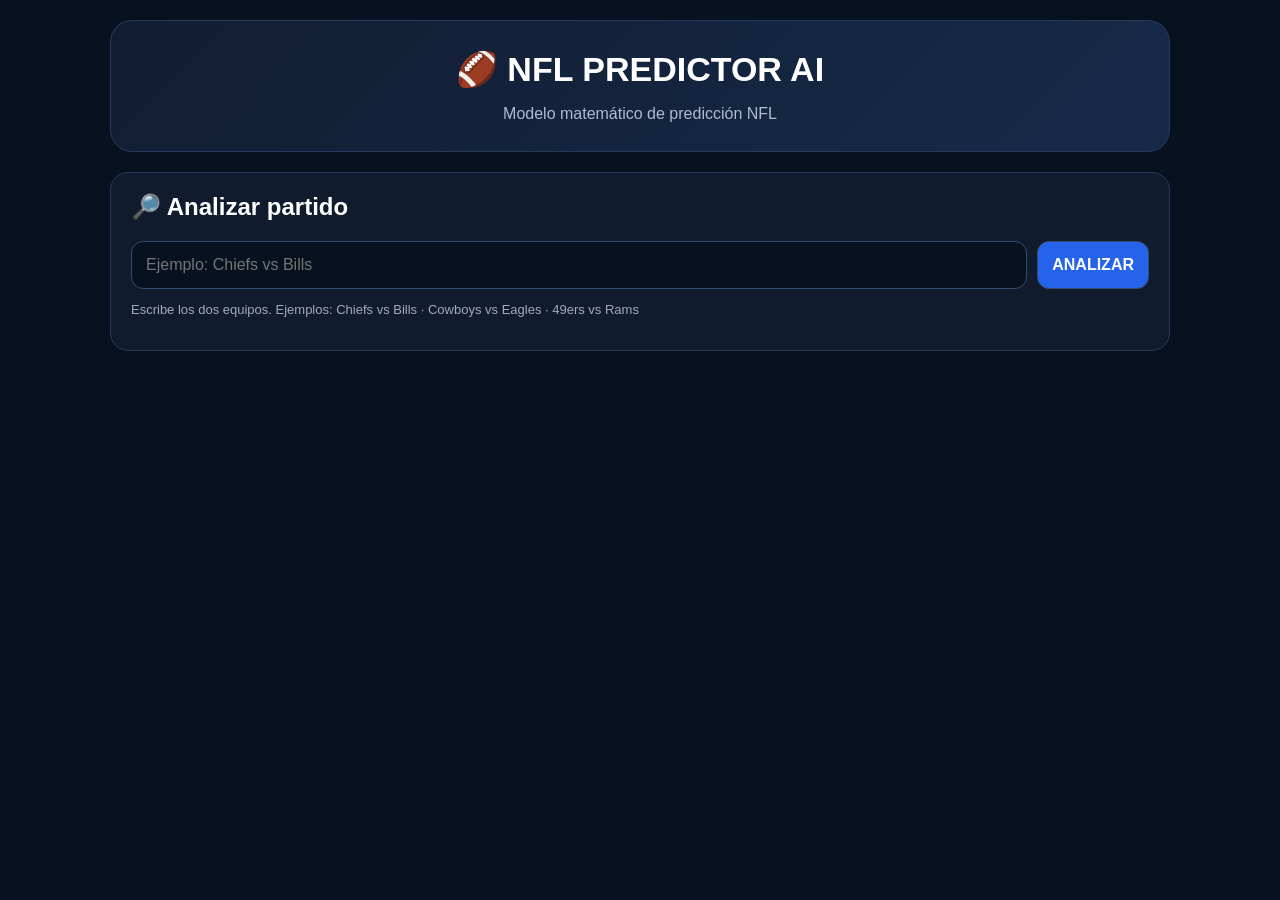
==== index.html @ fd690fc1 "Create index.html" ====
<!DOCTYPE html>
<html lang="es">
<head>
<meta charset="UTF-8">
<meta name="viewport" content="width=device-width,initial-scale=1">
<title>NFL Predictor AI</title>

<style>
*{box-sizing:border-box}

body{
    margin:0;
    font-family:Arial,Helvetica,sans-serif;
    background:#07111f;
    color:#fff;
}

.container{
    max-width:1100px;
    margin:auto;
    padding:20px;
}

.header{
    background:linear-gradient(135deg,#111d32,#162a48);
    border-radius:22px;
    padding:28px;
    text-align:center;
    margin-bottom:20px;
    border:1px solid #263b5c;
}

.header h1{
    margin:0;
    font-size:34px;
}

.header p{
    color:#aebbd0;
    margin-bottom:0;
}

.card{
    background:#101c2e;
    border:1px solid #263b5c;
    border-radius:18px;
    padding:20px;
    margin-bottom:18px;
}

.card h2{
    margin-top:0;
}

.input-row{
    display:flex;
    gap:10px;
    flex-wrap:wrap;
}

input,button{
    border-radius:12px;
    border:1px solid #344b70;
    padding:14px;
    font-size:16px;
}

input{
    background:#07111f;
    color:#fff;
    flex:1;
    min-width:220px;
}

button{
    background:#2563eb;
    color:white;
    font-weight:bold;
    cursor:pointer;
}

button:hover{
    opacity:.9;
}

.small{
    color:#9eacc0;
    font-size:13px;
}

.loading{
    display:none;
    text-align:center;
    padding:20px;
}

.grid{
    display:grid;
    grid-template-columns:repeat(2,1fr);
    gap:15px;
}

.grid3{
    display:grid;
    grid-template-columns:repeat(3,1fr);
    gap:15px;
}

.stat{
    background:#0a1627;
    border-radius:14px;
    padding:15px;
    border:1px solid #263b5c;
}

.stat-title{
    color:#91a4bf;
    font-size:13px;
}

.stat-value{
    font-size:25px;
    font-weight:bold;
    margin-top:6px;
}

.team-title{
    font-size:23px;
    font-weight:bold;
    margin-bottom:12px;
}

.prob{
    font-size:30px;
    font-weight:bold;
}

.bar{
    height:9px;
    background:#26364e;
    border-radius:20px;
    overflow:hidden;
    margin-top:8px;
}

.bar-fill{
    height:100%;
    background:#3b82f6;
}

.pick{
    text-align:center;
    padding:25px;
    border-radius:18px;
    background:linear-gradient(135deg,#152c4d,#0d1c31);
    border:2px solid #3b82f6;
}

.pick-label{
    color:#9db1cc;
    font-size:14px;
    text-transform:uppercase;
}

.pick-name{
    font-size:32px;
    font-weight:bold;
    margin:8px 0;
}

.pick-prob{
    font-size:45px;
    font-weight:bold;
}

table{
    width:100%;
    border-collapse:collapse;
}

th,td{
    padding:12px 8px;
    border-bottom:1px solid #26364e;
    text-align:center;
}

th{
    color:#9db1cc;
    font-size:13px;
}

.formula{
    background:#07111f;
    border-radius:12px;
    padding:15px;
    margin:10px 0;
    overflow-x:auto;
    font-family:monospace;
    color:#bcd0ea;
}

.note{
    background:#17263c;
    border-left:4px solid #3b82f6;
    padding:14px;
    border-radius:8px;
    color:#c0cee0;
}

.error{
    display:none;
    background:#451c24;
    border:1px solid #8d3444;
    padding:15px;
    border-radius:12px;
    margin-top:15px;
}

@media(max-width:700px){
    .grid,.grid3{
        grid-template-columns:1fr;
    }

    .header h1{
        font-size:27px;
    }

    .pick-name{
        font-size:25px;
    }
}
</style>
</head>

<body>

<div class="container">

<div class="header">
    <h1>🏈 NFL PREDICTOR AI</h1>
    <p>Modelo matemático de predicción NFL</p>
</div>

<div class="card">

<h2>🔎 Analizar partido</h2>

<div class="input-row">

<input
id="matchup"
placeholder="Ejemplo: Chiefs vs Bills"
>

<button onclick="analyze()">
ANALIZAR
</button>

</div>

<p class="small">
Escribe los dos equipos. Ejemplos:
Chiefs vs Bills · Cowboys vs Eagles · 49ers vs Rams
</p>

<div id="error" class="error"></div>

<div id="loading" class="loading">
⏳ Analizando estadísticas NFL...
</div>

</div>


<div id="results" style="display:none">


<!-- PARTIDO -->

<div class="card">

<h2 id="gameTitle"></h2>

<p class="small" id="gameInfo"></p>

<div class="grid">

<div class="stat">
<div class="stat-title">Probabilidad local</div>
<div class="prob" id="homeML"></div>
<div class="bar">
<div class="bar-fill" id="homeBar"></div>
</div>
</div>

<div class="stat">
<div class="stat-title">Probabilidad visitante</div>
<div class="prob" id="awayML"></div>
<div class="bar">
<div class="bar-fill" id="awayBar"></div>
</div>
</div>

</div>

</div>


<!-- NIVEL REAL -->

<div class="card">

<h2>1. Nivel real de cada equipo</h2>

<div class="grid">

<div>

<div class="team-title" id="homeName"></div>

<table>

<tr>
<th></th>
<th>Temporada</th>
<th>Últimos 10</th>
<th>Primeros 3</th>
</tr>

<tr>
<td>PF/G</td>
<td id="hPF"></td>
<td id="hPF10"></td>
<td id="hPF3"></td>
</tr>

<tr>
<td>PA/G</td>
<td id="hPA"></td>
<td id="hPA10"></td>
<td id="hPA3"></td>
</tr>

<tr>
<td>Diferencial</td>
<td id="hDiff"></td>
<td id="hDiff10"></td>
<td id="hDiff3"></td>
</tr>

<tr>
<td>Pythagorean</td>
<td id="hPyth"></td>
<td id="hPyth10"></td>
<td id="hPyth3"></td>
</tr>

</table>

</div>


<div>

<div class="team-title" id="awayName"></div>

<table>

<tr>
<th></th>
<th>Temporada</th>
<th>Últimos 10</th>
<th>Primeros 3</th>
</tr>

<tr>
<td>PF/G</td>
<td id="aPF"></td>
<td id="aPF10"></td>
<td id="aPF3"></td>
</tr>

<tr>
<td>PA/G</td>
<td id="aPA"></td>
<td id="aPA10"></td>
<td id="aPA3"></td>
</tr>

<tr>
<td>Diferencial</td>
<td id="aDiff"></td>
<td id="aDiff10"></td>
<td id="aDiff3"></td>
</tr>

<tr>
<td>Pythagorean</td>
<td id="aPyth"></td>
<td id="aPyth10"></td>
<td id="aPyth3"></td>
</tr>

</table>

</div>

</div>

</div>


<!-- CRUCE -->

<div class="card">

<h2>2. Cruce de los dos equipos</h2>

<div class="grid3">

<div class="stat">
<div class="stat-title">Pythagorean local</div>
<div class="stat-value" id="crossHome"></div>
</div>

<div class="stat">
<div class="stat-title">Pythagorean visitante</div>
<div class="stat-value" id="crossAway"></div>
</div>

<div class="stat">
<div class="stat-title">Log5 neutral</div>
<div class="stat-value" id="log5"></div>
</div>

</div>

<div class="formula">
Log5 = (A − A×B) / (A + B − 2×A×B)
</div>

</div>


<!-- LOCALIA -->

<div class="card">

<h2>3. Ventaja de local</h2>

<p>
El modelo aplica una ventaja de local sobre la probabilidad
neutral obtenida mediante Log5.
</p>

<div class="grid3">

<div class="stat">
<div class="stat-title">Probabilidad neutral</div>
<div class="stat-value" id="neutral"></div>
</div>

<div class="stat">
<div class="stat-title">Ventaja local</div>
<div class="stat-value">54 / 46</div>
</div>

<div class="stat">
<div class="stat-title">Probabilidad final</div>
<div class="stat-value" id="finalHome"></div>
</div>

</div>

<div class="formula">
Cuota neutral = P / (1 − P)

Cuota ajustada = Cuota neutral × (0.54 / 0.46)

Probabilidad final = Cuota ajustada / (1 + Cuota ajustada)
</div>

</div>


<!-- PROYECCION -->

<div class="card">

<h2>4. Puntos proyectados y total</h2>

<div class="grid3">

<div class="stat">
<div class="stat-title" id="projHomeName"></div>
<div class="stat-value" id="projHome"></div>
</div>

<div class="stat">
<div class="stat-title" id="projAwayName"></div>
<div class="stat-value" id="projAway"></div>
</div>

<div class="stat">
<div class="stat-title">Total proyectado</div>
<div class="stat-value" id="projTotal"></div>
</div>

</div>

<br>

<div class="grid">

<div class="stat">
<div class="stat-title">Línea del modelo</div>
<div class="stat-value" id="totalLine"></div>
</div>

<div class="stat">
<div class="stat-title">Diferencial proyectado</div>
<div class="stat-value" id="projDiff"></div>
</div>

</div>

<div class="formula">
Puntos local =
(PF/G local + PA/G visitante) ÷ 2

Puntos visitante =
(PF/G visitante + PA/G local) ÷ 2

Total = puntos local + puntos visitante
</div>

</div>


<!-- OVER UNDER -->

<div class="card">

<h2>Over / Under</h2>

<div class="grid">

<div class="stat">

<div class="stat-title">
OVER <span id="overLine"></span>
</div>

<div class="prob" id="overProb"></div>

<div class="bar">
<div class="bar-fill" id="overBar"></div>
</div>

</div>


<div class="stat">

<div class="stat-title">
UNDER <span id="underLine"></span>
</div>

<div class="prob" id="underProb"></div>

<div class="bar">
<div class="bar-fill" id="underBar"></div>
</div>

</div>

</div>

</div>


<!-- SPREAD -->

<div class="card">

<h2>5. Línea de puntos</h2>

<div class="grid">

<div class="stat">

<div class="stat-title" id="favoriteLabel"></div>

<div class="prob" id="favoriteProb"></div>

<div class="bar">
<div class="bar-fill" id="favoriteBar"></div>
</div>

</div>

<div class="stat">

<div class="stat-title" id="underdogLabel"></div>

<div class="prob" id="underdogProb"></div>

<div class="bar">
<div class="bar-fill" id="underdogBar"></div>
</div>

</div>

</div>

<div class="formula">
Probabilidad de cubrir -1.5 =
1 − NormalCDF(1.5, diferencial, SD)

SD utilizado por el modelo NFL: 13.5
</div>

</div>


<!-- PICK -->

<div class="card">

<h2>🎯 Pick del modelo</h2>

<div class="pick">

<div class="pick-label">
Mayor probabilidad matemática
</div>

<div class="pick-name" id="pickName"></div>

<div class="pick-prob" id="pickProb"></div>

<div class="small" id="pickDescription"></div>

</div>

</div>


<!-- TABLA -->

<div class="card">

<h2>📊 Todas las probabilidades</h2>

<table>

<thead>
<tr>
<th>Mercado</th>
<th>Probabilidad</th>
</tr>
</thead>

<tbody id="probTable"></tbody>

</table>

</div>


<!-- COMO FUNCIONA -->

<div class="card">

<h2>🤖 Así funciona nuestro modelo</h2>

<h3>1️⃣ Nivel real</h3>

<p>
Primero medimos el rendimiento de cada equipo utilizando
puntos anotados y puntos permitidos.
</p>

<div class="formula">
Pythagorean =
PF^2.37 / (PF^2.37 + PA^2.37)
</div>

<p class="small">
La fórmula Pythagorean se utiliza aquí como adaptación
del modelo original a NFL.
</p>


<h3>2️⃣ Cruce de equipos</h3>

<p>
Después comparamos la fuerza de ambos equipos mediante
Log5.
</p>

<div class="formula">
P = (A − A×B) / (A + B − 2×A×B)
</div>


<h3>3️⃣ Localía</h3>

<p>
La probabilidad neutral se convierte en una probabilidad
final aplicando una ventaja de local.
</p>

<div class="formula">
Odds finales =
Odds neutrales × (0.54 / 0.46)
</div>


<h3>4️⃣ Puntos proyectados</h3>

<p>
El modelo combina la producción ofensiva de un equipo con
los puntos que permite su rival.
</p>

<p>
Para evitar depender únicamente de una muestra pequeña,
se utilizan:

<strong>50% temporada + 35% últimos 10 + 15% primeros 3.</strong>
</p>


<h3>5️⃣ Spread</h3>

<p>
Se utiliza la diferencia de puntos proyectada para estimar
la probabilidad de que el favorito cubra -1.5.
</p>


<h3>6️⃣ Pick del modelo</h3>

<p>
Finalmente se comparan las probabilidades de:

</p>

<ul>
<li>Local ML</li>
<li>Visitante ML</li>
<li>Over</li>
<li>Under</li>
<li>Favorito -1.5</li>
<li>Underdog +1.5</li>
</ul>

<div class="note">
⚠️ Este es un modelo matemático. No incorpora automáticamente
lesiones, jugadores inactivos, clima, matchups específicos,
coaching, cambios de QB u otras variables externas.
Una probabilidad alta no garantiza que una apuesta gane.
</div>

</div>

</div>

</div>


<script>

const API =
"https://site.api.espn.com/apis/site/v2/sports/football/nfl";

const PYTH_EXP = 2.37;
const HOME_WIN = 0.54;
const HOME_LOSS = 0.46;
const SPREAD_SD = 13.5;

function norm(s){
    return String(s || "")
        .toLowerCase()
        .normalize("NFD")
        .replace(/[\u0300-\u036f]/g,"")
        .replace(/[^a-z0-9]/g,"");
}


function fmt(n,d=1){
    if(!Number.isFinite(n)) return "-";
    return n.toFixed(d);
}


function pct(n){
    return `${(n*100).toFixed(1)}%`;
}


function clamp(n,min,max){
    return Math.max(min,Math.min(max,n));
}


/* NORMAL CDF */

function erf(x){

    const sign=x>=0?1:-1;
    x=Math.abs(x);

    const a1=0.254829592;
    const a2=-0.284496736;
    const a3=1.421413741;
    const a4=-1.453152027;
    const a5=1.061405429;
    const p=0.3275911;

    const t=1/(1+p*x);

    const y=1-
        (((((a5*t+a4)*t+a3)*t+a2)*t+a1)*t)
        *Math.exp(-x*x);

    return sign*y;
}


function normalCDF(x,mean,sd){

    return 0.5 *
        (1 + erf((x-mean)/(sd*Math.sqrt(2))));

}


/* PYTHAGOREAN */

function pyth(pf,pa){

    if(pf<=0 && pa<=0) return .5;

    const a=Math.pow(Math.max(pf,.01),PYTH_EXP);
    const b=Math.pow(Math.max(pa,.01),PYTH_EXP);

    return a/(a+b);
}


/* LOG5 */

function log5(a,b){

    const denominator =
        a+b-(2*a*b);

    if(Math.abs(denominator)<0.000001)
        return .5;

    return clamp(
        (a-(a*b))/denominator,
        .001,
        .999
    );
}


/* CURRENT NFL SEASON */

function nflSeason(){

    const d=new Date();

    const year=d.getFullYear();
    const month=d.getMonth()+1;

    return month<7 ? year-1 : year;
}


/* GET TEAMS */

async function getTeams(){

    const r=await fetch(
        `${API}/teams?limit=100`,
        {cache:"no-store"}
    );

    if(!r.ok)
        throw new Error("No se pudieron obtener los equipos NFL.");

    const data=await r.json();

    let arr=[];

    if(data.sports?.[0]?.leagues?.[0]?.teams){
        arr=data.sports[0].leagues[0].teams;
    }

    if(data.teams)
        arr=data.teams;

    return arr.map(x=>x.team||x);
}


/* FIND TEAM */

function findTeam(input,teams){

    const q=norm(input);

    let exact=teams.find(t =>
        norm(t.abbreviation)===q ||
        norm(t.displayName)===q ||
        norm(t.shortDisplayName)===q
    );

    if(exact) return exact;

    let partial=teams.find(t=>{

        const values=[
            t.abbreviation,
            t.displayName,
            t.shortDisplayName,
            t.name,
            t.location
        ];

        return values.some(v =>
            norm(v).includes(q) ||
            q.includes(norm(v))
        );

    });

    return partial;
}


/* GET TEAM SCHEDULE */

async function getSchedule(team,season){

    const url =
        `${API}/teams/${team.abbreviation}/schedule`+
        `?season=${season}&seasontype=2`;

    const r=await fetch(url,{cache:"no-store"});

    if(!r.ok)
        throw new Error(`No se pudo obtener el calendario de ${team.displayName}.`);

    const data=await r.json();

    return data.events || [];
}


/* IS REGULAR SEASON */

function isRegular(event){

    const type =
        event.season?.type?.id ||
        event.season?.type?.abbreviation ||
        event.seasonType?.id;

    if(String(type)==="2" || String(type).toLowerCase()==="reg")
        return true;

    return true;
}


/* PARSE TEAM GAMES */

function parseGames(events,team){

    const games=[];

    for(const event of events){

        if(!isRegular(event))
            continue;

        const comp=event.competitions?.[0];

        if(!comp)
            continue;

        const competitors=comp.competitors||[];

        const me=competitors.find(c =>
            String(c.team?.id)===String(team.id)
        );

        if(!me)
            continue;

        const opp=competitors.find(c =>
            String(c.team?.id)!==String(team.id)
        );

        if(!opp)
            continue;

        const completed=
            event.status?.type?.completed===true;

        if(!completed)
            continue;

        const pf=Number(me.score);
        const pa=Number(opp.score);

        if(!Number.isFinite(pf) ||
           !Number.isFinite(pa))
            continue;

        games.push({

            id:event.id,

            date:new Date(event.date),

            pf,

            pa,

            opponent:opp.team?.displayName || "",

            homeAway:me.homeAway,

            name:event.name || ""

        });

    }

    games.sort((a,b)=>a.date-b.date);

    return games;
}


/* STATS */

function stats(games){

    if(!games.length){

        return {
            games:0,
            pf:0,
            pa:0,
            ppg:0,
            papg:0,
            diff:0,
            pyth:.5
        };

    }

    const pf=
        games.reduce((a,g)=>a+g.pf,0);

    const pa=
        games.reduce((a,g)=>a+g.pa,0);

    const n=games.length;

    return {

        games:n,

        pf,

        pa,

        ppg:pf/n,

        papg:pa/n,

        diff:(pf-pa)/n,

        pyth:pyth(pf/n,pa/n)

    };

}


/* WEIGHTED STATS */

function weighted(teamStats){

    const sets=[];

    if(teamStats.season.games)
        sets.push({
            s:teamStats.season,
            w:.50
        });

    if(teamStats.last10.games)
        sets.push({
            s:teamStats.last10,
            w:.35
        });

    if(teamStats.first3.games)
        sets.push({
            s:teamStats.first3,
            w:.15
        });

    const totalWeight=
        sets.reduce((a,x)=>a+x.w,0);

    let ppg=0;
    let papg=0;
    let pythP=0;

    for(const x of sets){

        const w=x.w/totalWeight;

        ppg+=x.s.ppg*w;
        papg+=x.s.papg*w;
        pythP+=x.s.pyth*w;

    }

    return {
        ppg,
        papg,
        pyth:pythP
    };

}


/* FIND ACTUAL MATCHUP */

function findMatchup(homeEvents,awayEvents,home,away){

    const awayIds=new Set(
        awayEvents.map(e=>String(e.id))
    );

    for(const e of homeEvents){

        if(!awayIds.has(String(e.id)))
            continue;

        const comp=e.competitions?.[0];

        if(!comp)
            continue;

        const h=comp.competitors?.find(c =>
            String(c.homeAway)==="home"
        );

        const a=comp.competitors?.find(c =>
            String(c.homeAway)==="away"
        );

        if(!h || !a)
            continue;

        const future =
            !e.status?.type?.completed;

        return {

            event:e,

            actualHome:
                String(h.team?.id)===String(home.id)
                    ? home
                    : away,

            actualAway:
                String(a.team?.id)===String(away.id)
                    ? away
                    : home,

            future

        };

    }

    return null;

}


/* MATCHUP PARSER */

function parseMatchup(value){

    let s=value.trim();

    s=s.replace(/\s+VS\.?\s+/i,"|");
    s=s.replace(/\s+@\s+/,"|");

    if(!s.includes("|")){

        const parts=s.split(/\s+-\s+/);

        if(parts.length===2)
            s=parts[0]+"|"+parts[1];

    }

    const parts=s.split("|");

    if(parts.length!==2)
        throw new Error(
            'Escribe el partido así: "Chiefs vs Bills"'
        );

    return {
        home:parts[0].trim(),
        away:parts[1].trim()
    };

}


/* MAIN */

async function analyze(){

    const error=document.getElementById("error");
    const loading=document.getElementById("loading");
    const results=document.getElementById("results");

    error.style.display="none";
    results.style.display="none";
    loading.style.display="block";

    try{

        const parsed=parseMatchup(
            document.getElementById("matchup").value
        );

        const season=nflSeason();

        const teams=await getTeams();

        const inputHome=
            findTeam(parsed.home,teams);

        const inputAway=
            findTeam(parsed.away,teams);

        if(!inputHome)
            throw new Error(
                `No encontré el equipo "${parsed.home}".`
            );

        if(!inputAway)
            throw new Error(
                `No encontré el equipo "${parsed.away}".`
            );


        const [
            homeEvents,
            awayEvents
        ]=await Promise.all([

            getSchedule(inputHome,season),

            getSchedule(inputAway,season)

        ]);


        let home=inputHome;
        let away=inputAway;

        const matchup=
            findMatchup(
                homeEvents,
                awayEvents,
                home,
                away
            );

        if(matchup){

            home=matchup.actualHome;
            away=matchup.actualAway;

        }


        const homeGames=
            parseGames(homeEvents,home);

        const awayGames=
            parseGames(awayEvents,away);


        if(homeGames.length===0)
            throw new Error(
                `No hay partidos completados de ${home.displayName} en la temporada ${season}.`
            );

        if(awayGames.length===0)
            throw new Error(
                `No hay partidos completados de ${away.displayName} en la temporada ${season}.`
            );


        const homeData={

            season:stats(homeGames),

            last10:stats(
                homeGames.slice(-10)
            ),

            first3:stats(
                homeGames.slice(0,3)
            )

        };


        const awayData={

            season:stats(awayGames),

            last10:stats(
                awayGames.slice(-10)
            ),

            first3:stats(
                awayGames.slice(0,3)
            )

        };


        const h=weighted(homeData);
        const a=weighted(awayData);


        /* LOG5 */

        const neutral=
            log5(h.pyth,a.pyth);


        /* HOME ADVANTAGE */

        const neutralOdds=
            neutral/(1-neutral);

        const finalOdds=
            neutralOdds*
            (HOME_WIN/HOME_LOSS);

        const homeML=
            finalOdds/(1+finalOdds);

        const awayML=
            1-homeML;


        /* PROJECTED POINTS */

        const homeProjection=
            (h.ppg+a.papg)/2;

        const awayProjection=
            (a.ppg+h.papg)/2;

        const total=
            homeProjection+
            awayProjection;

        const differential=
            homeProjection-
            awayProjection;


        /* TOTAL LINE */

        const totalLine=
            Math.round(total*2)/2;


        /*
        Con la línea del propio modelo,
        el total queda aproximadamente 50/50.
        Se muestra como referencia.
        */

        const overProb=
            1-normalCDF(
                totalLine,
                total,
                13.5
            );

        const underProb=
            1-overProb;


        /* SPREAD */

        const homeFavorite=
            homeML>=.5;


        let favoriteName;
        let underdogName;
        let favoriteProb;
        let underdogProb;


        if(homeFavorite){

            favoriteName=
                `${home.displayName} -1.5`;

            underdogName=
                `${away.displayName} +1.5`;

            favoriteProb=
                1-normalCDF(
                    1.5,
                    differential,
                    SPREAD_SD
                );

            underdogProb=
                1-favoriteProb;

        }else{

            favoriteName=
                `${away.displayName} -1.5`;

            underdogName=
                `${home.displayName} +1.5`;

            /*
            Si visitante es favorito,
            su margen esperado es -differential.
            */

            const awayDiff=
                -differential;

            favoriteProb=
                1-normalCDF(
                    1.5,
                    awayDiff,
                    SPREAD_SD
                );

            underdogProb=
                1-favoriteProb;

        }


        /* OPTIONS */

        const options=[

            {
                name:`${home.displayName} ML`,
                p:homeML
            },

            {
                name:`${away.displayName} ML`,
                p:awayML
            },

            {
                name:`Over ${totalLine}`,
                p:overProb
            },

            {
                name:`Under ${totalLine}`,
                p:underProb
            },

            {
                name:favoriteName,
                p:favoriteProb
            },

            {
                name:underdogName,
                p:underdogProb
            }

        ];


        options.sort((x,y)=>y.p-x.p);

        const pick=options[0];


        /* RENDER */

        document.getElementById("gameTitle")
            .textContent=
            `${home.displayName} vs ${away.displayName}`;

        document.getElementById("gameInfo")
            .textContent=
            `Temporada ${season} · ${homeGames.length} partidos analizados por equipo`;


        document.getElementById("homeML")
            .textContent=pct(homeML);

        document.getElementById("awayML")
            .textContent=pct(awayML);

        document.getElementById("homeBar")
            .style.width=pct(homeML);

        document.getElementById("awayBar")
            .style.width=pct(awayML);


        document.getElementById("homeName")
            .textContent=home.displayName;

        document.getElementById("awayName")
            .textContent=away.displayName;


        /* HOME */

        renderStats("h",homeData);

        renderStats("a",awayData);


        document.getElementById("crossHome")
            .textContent=pct(h.pyth);

        document.getElementById("crossAway")
            .textContent=pct(a.pyth);

        document.getElementById("log5")
            .textContent=pct(neutral);

        document.getElementById("neutral")
            .textContent=pct(neutral);

        document.getElementById("finalHome")
            .textContent=pct(homeML);


        document.getElementById("projHomeName")
            .textContent=home.displayName;

        document.getElementById("projAwayName")
            .textContent=away.displayName;

        document.getElementById("projHome")
            .textContent=fmt(homeProjection);

        document.getElementById("projAway")
            .textContent=fmt(awayProjection);

        document.getElementById("projTotal")
            .textContent=fmt(total);

        document.getElementById("totalLine")
            .textContent=totalLine.toFixed(1);

        document.getElementById("projDiff")
            .textContent=
            differential>=0
            ? `+${fmt(differential)}`
            : fmt(differential);


        document.getElementById("overLine")
            .textContent=totalLine.toFixed(1);

        document.getElementById("underLine")
            .textContent=totalLine.toFixed(1);

        document.getElementById("overProb")
            .textContent=pct(overProb);

        document.getElementById("underProb")
            .textContent=pct(underProb);

        document.getElementById("overBar")
            .style.width=pct(overProb);

        document.getElementById("underBar")
            .style.width=pct(underProb);


        document.getElementById("favoriteLabel")
            .textContent=favoriteName;

        document.getElementById("underdogLabel")
            .textContent=underdogName;

        document.getElementById("favoriteProb")
            .textContent=pct(favoriteProb);

        document.getElementById("underdogProb")
            .textContent=pct(underdogProb);

        document.getElementById("favoriteBar")
            .style.width=pct(favoriteProb);

        document.getElementById("underdogBar")
            .style.width=pct(underdogProb);


        document.getElementById("pickName")
            .textContent=pick.name;

        document.getElementById("pickProb")
            .textContent=pct(pick.p);

        document.getElementById("pickDescription")
            .textContent=
            "Mayor probabilidad calculada por el modelo";


        /* TABLE */

        const table=
            document.getElementById("probTable");

        table.innerHTML="";

        options.forEach((x,i)=>{

            const tr=document.createElement("tr");

            tr.innerHTML=`
                <td>${i+1}. ${x.name}</td>
                <td><strong>${pct(x.p)}</strong></td>
            `;

            table.appendChild(tr);

        });


        results.style.display="block";

    }catch(err){

        console.error(err);

        error.textContent=
            err.message ||
            "Ocurrió un error obteniendo los datos.";

        error.style.display="block";

    }finally{

        loading.style.display="none";

    }

}


/* RENDER TEAM STATS */

function renderStats(prefix,data){

    const s=data.season;
    const l=data.last10;
    const f=data.first3;

    document.getElementById(prefix+"PF")
        .textContent=fmt(s.ppg);

    document.getElementById(prefix+"PF10")
        .textContent=fmt(l.ppg);

    document.getElementById(prefix+"PF3")
        .textContent=fmt(f.ppg);

    document.getElementById(prefix+"PA")
        .textContent=fmt(s.papg);

    document.getElementById(prefix+"PA10")
        .textContent=fmt(l.papg);

    document.getElementById(prefix+"PA3")
        .textContent=fmt(f.papg);

    document.getElementById(prefix+"Diff")
        .textContent=fmt(s.diff);

    document.getElementById(prefix+"Diff10")
        .textContent=fmt(l.diff);

    document.getElementById(prefix+"Diff3")
        .textContent=fmt(f.diff);

    document.getElementById(prefix+"Pyth")
        .textContent=pct(s.pyth);

    document.getElementById(prefix+"Pyth10")
        .textContent=pct(l.pyth);

    document.getElementById(prefix+"Pyth3")
        .textContent=pct(f.pyth);

}

</script>

</body>
</html>
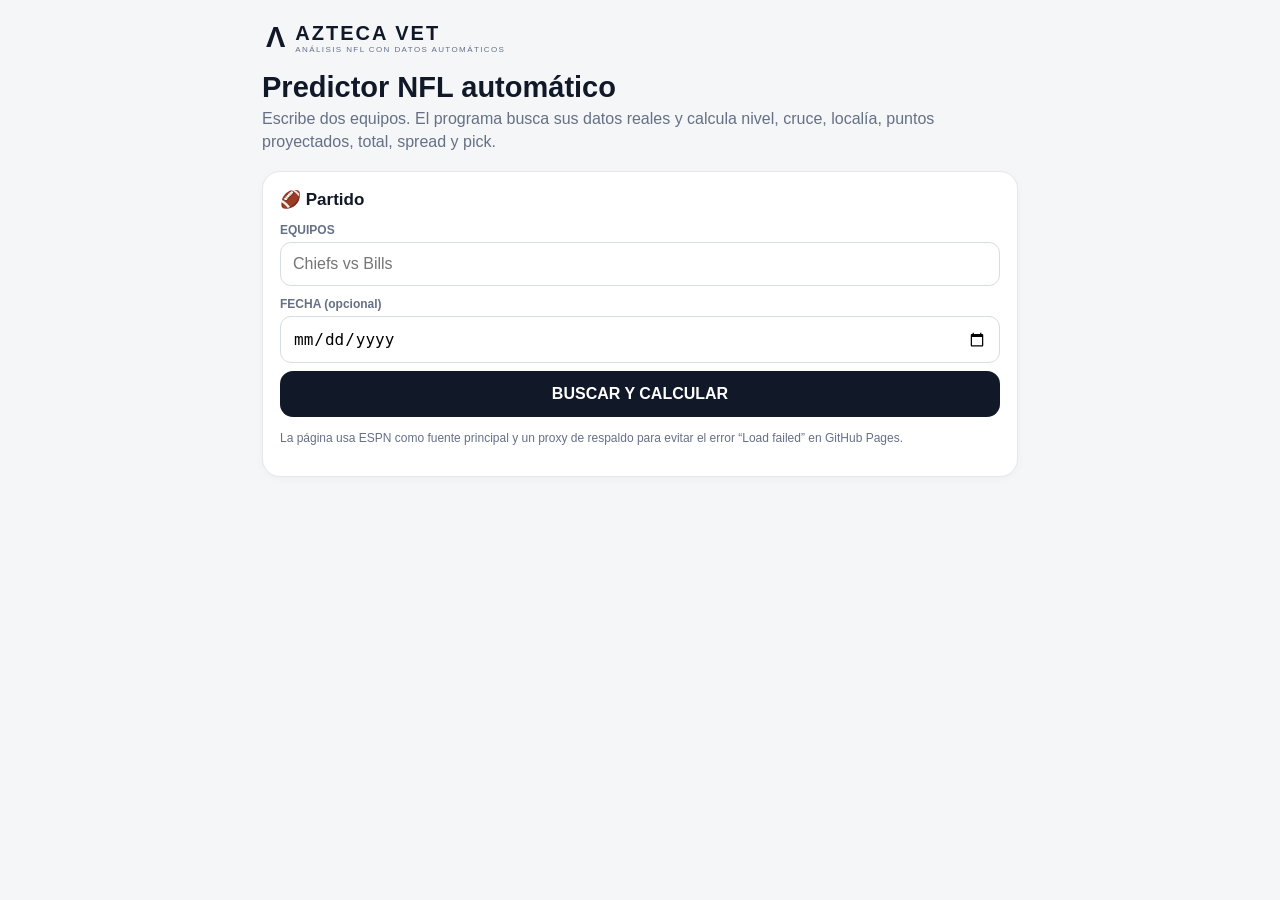
==== commit 7b23c4f0: "Create index.html" ====
--- a/index.html
+++ b/index.html
@@ -1,1743 +1,280 @@
-<!DOCTYPE html>
+<!doctype html>
 <html lang="es">
 <head>
-<meta charset="UTF-8">
-<meta name="viewport" content="width=device-width,initial-scale=1">
-<title>NFL Predictor AI</title>
-
+<meta charset="utf-8">
+<meta name="viewport" content="width=device-width,initial-scale=1,viewport-fit=cover">
+<title>Azteca Vet NFL — Predictor</title>
 <style>
-*{box-sizing:border-box}
-
-body{
-    margin:0;
-    font-family:Arial,Helvetica,sans-serif;
-    background:#07111f;
-    color:#fff;
-}
-
-.container{
-    max-width:1100px;
-    margin:auto;
-    padding:20px;
-}
-
-.header{
-    background:linear-gradient(135deg,#111d32,#162a48);
-    border-radius:22px;
-    padding:28px;
-    text-align:center;
-    margin-bottom:20px;
-    border:1px solid #263b5c;
-}
-
-.header h1{
-    margin:0;
-    font-size:34px;
-}
-
-.header p{
-    color:#aebbd0;
-    margin-bottom:0;
-}
-
-.card{
-    background:#101c2e;
-    border:1px solid #263b5c;
-    border-radius:18px;
-    padding:20px;
-    margin-bottom:18px;
-}
-
-.card h2{
-    margin-top:0;
-}
-
-.input-row{
-    display:flex;
-    gap:10px;
-    flex-wrap:wrap;
-}
-
-input,button{
-    border-radius:12px;
-    border:1px solid #344b70;
-    padding:14px;
-    font-size:16px;
-}
-
-input{
-    background:#07111f;
-    color:#fff;
-    flex:1;
-    min-width:220px;
-}
-
-button{
-    background:#2563eb;
-    color:white;
-    font-weight:bold;
-    cursor:pointer;
-}
-
-button:hover{
-    opacity:.9;
-}
-
-.small{
-    color:#9eacc0;
-    font-size:13px;
-}
-
-.loading{
-    display:none;
-    text-align:center;
-    padding:20px;
-}
-
-.grid{
-    display:grid;
-    grid-template-columns:repeat(2,1fr);
-    gap:15px;
-}
-
-.grid3{
-    display:grid;
-    grid-template-columns:repeat(3,1fr);
-    gap:15px;
-}
-
-.stat{
-    background:#0a1627;
-    border-radius:14px;
-    padding:15px;
-    border:1px solid #263b5c;
-}
-
-.stat-title{
-    color:#91a4bf;
-    font-size:13px;
-}
-
-.stat-value{
-    font-size:25px;
-    font-weight:bold;
-    margin-top:6px;
-}
-
-.team-title{
-    font-size:23px;
-    font-weight:bold;
-    margin-bottom:12px;
-}
-
-.prob{
-    font-size:30px;
-    font-weight:bold;
-}
-
-.bar{
-    height:9px;
-    background:#26364e;
-    border-radius:20px;
-    overflow:hidden;
-    margin-top:8px;
-}
-
-.bar-fill{
-    height:100%;
-    background:#3b82f6;
-}
-
-.pick{
-    text-align:center;
-    padding:25px;
-    border-radius:18px;
-    background:linear-gradient(135deg,#152c4d,#0d1c31);
-    border:2px solid #3b82f6;
-}
-
-.pick-label{
-    color:#9db1cc;
-    font-size:14px;
-    text-transform:uppercase;
-}
-
-.pick-name{
-    font-size:32px;
-    font-weight:bold;
-    margin:8px 0;
-}
-
-.pick-prob{
-    font-size:45px;
-    font-weight:bold;
-}
-
-table{
-    width:100%;
-    border-collapse:collapse;
-}
-
-th,td{
-    padding:12px 8px;
-    border-bottom:1px solid #26364e;
-    text-align:center;
-}
-
-th{
-    color:#9db1cc;
-    font-size:13px;
-}
-
-.formula{
-    background:#07111f;
-    border-radius:12px;
-    padding:15px;
-    margin:10px 0;
-    overflow-x:auto;
-    font-family:monospace;
-    color:#bcd0ea;
-}
-
-.note{
-    background:#17263c;
-    border-left:4px solid #3b82f6;
-    padding:14px;
-    border-radius:8px;
-    color:#c0cee0;
-}
-
-.error{
-    display:none;
-    background:#451c24;
-    border:1px solid #8d3444;
-    padding:15px;
-    border-radius:12px;
-    margin-top:15px;
-}
-
-@media(max-width:700px){
-    .grid,.grid3{
-        grid-template-columns:1fr;
-    }
-
-    .header h1{
-        font-size:27px;
-    }
-
-    .pick-name{
-        font-size:25px;
-    }
-}
+:root{--bg:#f4f6f8;--card:#fff;--ink:#111827;--muted:#667085;--line:#e5e7eb;--green:#087443;--red:#b42318}
+*{box-sizing:border-box}body{margin:0;background:var(--bg);font-family:-apple-system,BlinkMacSystemFont,"Segoe UI",sans-serif;color:var(--ink)}
+.wrap{max-width:780px;margin:auto;padding:16px 12px 42px}.brand{display:flex;align-items:center;gap:10px;margin:5px 4px 18px}.logo{font-weight:900;font-size:29px}.brand b{font-size:20px;letter-spacing:2px}.brand small{display:block;color:var(--muted);font-size:8px;letter-spacing:1.4px}
+h1{font-size:29px;line-height:1.05;margin:0 0 6px}.sub{color:var(--muted);margin:0 0 18px;line-height:1.4}
+.card{background:var(--card);border:1px solid var(--line);border-radius:18px;padding:17px;margin:12px 0;box-shadow:0 2px 10px #00000008}
+h2{font-size:17px;margin:0 0 13px}.grid{display:grid;grid-template-columns:1fr 1fr;gap:11px}.full{grid-column:1/-1}
+label{font-size:12px;color:var(--muted);font-weight:700;display:block;margin-bottom:5px}
+input{width:100%;border:1px solid #d7dce2;border-radius:11px;padding:12px;font-size:16px;background:#fff}
+button{width:100%;border:0;border-radius:13px;padding:14px;font-size:16px;font-weight:800;background:#111827;color:#fff;margin-top:8px}
+button:disabled{opacity:.55}.hero{font-size:24px;font-weight:900;margin:3px 0}.pill{display:inline-block;border-radius:999px;padding:6px 10px;background:#eef0f3;font-weight:800;font-size:12px;margin:3px 3px 0 0}
+.row{display:flex;justify-content:space-between;gap:12px;border-bottom:1px solid var(--line);padding:10px 0}.row:last-child{border:0}.val{font-weight:800;text-align:right}
+.bar{height:10px;background:#eceff2;border-radius:10px;overflow:hidden;margin-top:6px}.fill{height:100%;background:#111827}
+.note{font-size:12px;color:var(--muted);line-height:1.5}.status{font-size:13px;font-weight:700;margin-top:10px}.error{color:var(--red);font-weight:700;display:none}
+.ok{color:var(--green)}.loading{display:none;margin-top:10px;color:var(--muted);font-size:13px}
+.badge{font-size:11px;padding:5px 8px;border-radius:8px;background:#f0f2f5;color:#475467;font-weight:800}
+.mini{font-size:13px;color:var(--muted)}.result{display:none}
+table{width:100%;border-collapse:collapse;font-size:13px}th,td{text-align:left;padding:9px 5px;border-bottom:1px solid var(--line)}th{color:var(--muted)}
+@media(max-width:480px){.grid{grid-template-columns:1fr 1fr}.wrap{padding-left:10px;padding-right:10px}}
 </style>
 </head>
-
 <body>
-
-<div class="container">
-
-<div class="header">
-    <h1>🏈 NFL PREDICTOR AI</h1>
-    <p>Modelo matemático de predicción NFL</p>
+<div class="wrap">
+  <div class="brand"><div class="logo">Λ</div><div><b>AZTECA VET</b><small>ANÁLISIS NFL CON DATOS AUTOMÁTICOS</small></div></div>
+  <h1>Predictor NFL automático</h1>
+  <p class="sub">Escribe dos equipos. El programa busca sus datos reales y calcula nivel, cruce, localía, puntos proyectados, total, spread y pick.</p>
+
+  <div class="card">
+    <h2>🏈 Partido</h2>
+    <div class="grid">
+      <div class="full"><label>EQUIPOS</label><input id="matchupInput" placeholder="Chiefs vs Bills"></div>
+      <div class="full"><label>FECHA (opcional)</label><input id="date" type="date"></div>
+    </div>
+    <button id="go" onclick="analyze()">BUSCAR Y CALCULAR</button>
+    <div class="loading" id="loading">Obteniendo datos NFL…</div>
+    <div class="status error" id="err"></div>
+    <div class="status ok" id="ok"></div>
+    <p class="note">La página usa ESPN como fuente principal y un proxy de respaldo para evitar el error “Load failed” en GitHub Pages.</p>
+  </div>
+
+  <div class="card result" id="gameCard"><h2>Juego</h2>
+    <div class="hero" id="matchup"></div>
+    <div class="row"><span>Fecha</span><span class="val" id="gameDate"></span></div>
+    <div class="row"><span>Local</span><span class="val" id="home"></span></div>
+    <div class="row"><span>Visitante</span><span class="val" id="away"></span></div>
+  </div>
+
+  <div class="card result" id="statsCard"><h2>1. Nivel real de cada equipo</h2>
+    <table><thead><tr><th></th><th>Temporada</th><th>Últ. 10</th><th>Primeras 3</th></tr></thead>
+    <tbody><tr><td id="hn"></td><td id="hs"></td><td id="h10"></td><td id="h3"></td></tr>
+    <tr><td id="an"></td><td id="as"></td><td id="a10"></td><td id="a3"></td></tr></tbody></table>
+    <p class="mini" id="records"></p>
+  </div>
+
+  <div class="card result" id="modelCard"><h2>2. Cruce de los dos equipos</h2>
+    <div class="row"><span>Pythagorean — local</span><span class="val" id="ph"></span></div>
+    <div class="row"><span>Pythagorean — visitante</span><span class="val" id="pa"></span></div>
+    <div class="row"><span>Probabilidad neutral — local</span><span class="val" id="pn"></span></div>
+    <div class="row"><span>Probabilidad neutral — visitante</span><span class="val" id="pna"></span></div>
+  </div>
+
+  <div class="card result" id="homeCard"><h2>3. Ventaja de local</h2>
+    <div class="row"><span>Local después de localía</span><span class="val" id="pf"></span></div>
+    <div class="row"><span>Visitante después de localía</span><span class="val" id="pfa"></span></div>
+  </div>
+
+  <div class="card result" id="runsCard"><h2>4. Puntos proyectados y total</h2>
+    <div class="hero" id="proj"></div>
+    <div class="row"><span>Puntos locales proyectados</span><span class="val" id="hpts"></span></div>
+    <div class="row"><span>Puntos visitantes proyectados</span><span class="val" id="apts"></span></div>
+    <div class="row"><span>Total proyectado</span><span class="val" id="total"></span></div>
+    <div class="row"><span>Línea de referencia</span><span class="val" id="line"></span></div>
+  </div>
+
+  <div class="card result" id="ouCard"><h2>Over / Under</h2>
+    <div class="row"><span>Over  — referencia del modelo</span><span class="val" id="over"></span></div>
+    <div class="row"><span>Under — referencia del modelo</span><span class="val" id="under"></span></div>
+    <p class="note">Para que O/U sea realmente de mercado, después podemos añadir la línea real de sportsbook. Aquí se usa la línea proyectada del propio modelo.</p>
+  </div>
+
+  <div class="card result" id="spreadCard"><h2>5. Línea de puntos</h2>
+    <div class="row"><span id="favline"></span><span class="val" id="favprob"></span></div>
+    <div class="row"><span id="dogline"></span><span class="val" id="dogprob"></span></div>
+  </div>
+
+  <div class="card result" id="pickCard"><h2>🎯 Pick del modelo</h2>
+    <div class="hero" id="winner"></div>
+    <div id="pills"></div>
+  </div>
+
+  <div class="card result" id="allCard"><h2>Probabilidades</h2>
+    <div class="row"><span id="ml1"></span><span class="val" id="ml1p"></span></div>
+    <div class="row"><span id="ml2"></span><span class="val" id="ml2p"></span></div>
+    <div class="row"><span>Over</span><span class="val" id="op"></span></div>
+    <div class="row"><span>Under</span><span class="val" id="up"></span></div>
+    <div class="row"><span id="sp1"></span><span class="val" id="sp1p"></span></div>
+    <div class="row"><span id="sp2"></span><span class="val" id="sp2p"></span></div>
+  </div>
+
+  <div class="card result"><h2>🤖 Así funciona nuestro modelo</h2>
+    <p class="note">1) Nivel real: puntos anotados y permitidos. 2) Pythagorean: estima fuerza relativa. 3) Cruce: combina las probabilidades de ambos. 4) Localía: aplica una ventaja de 54/46 como referencia. 5) Puntos: combina ataque propio y defensa rival con el promedio de la NFL. 6) Spread: estima la probabilidad de cubrir -1.5/+1.5 usando una distribución normal. No sustituye lesiones, QB/inactivos, clima, descanso ni líneas reales.</p>
+  </div>
 </div>
 
-<div class="card">
-
-<h2>🔎 Analizar partido</h2>
-
-<div class="input-row">
-
-<input
-id="matchup"
-placeholder="Ejemplo: Chiefs vs Bills"
->
-
-<button onclick="analyze()">
-ANALIZAR
-</button>
-
-</div>
-
-<p class="small">
-Escribe los dos equipos. Ejemplos:
-Chiefs vs Bills · Cowboys vs Eagles · 49ers vs Rams
-</p>
-
-<div id="error" class="error"></div>
-
-<div id="loading" class="loading">
-⏳ Analizando estadísticas NFL...
-</div>
-
-</div>
-
-
-<div id="results" style="display:none">
-
-
-<!-- PARTIDO -->
-
-<div class="card">
-
-<h2 id="gameTitle"></h2>
-
-<p class="small" id="gameInfo"></p>
-
-<div class="grid">
-
-<div class="stat">
-<div class="stat-title">Probabilidad local</div>
-<div class="prob" id="homeML"></div>
-<div class="bar">
-<div class="bar-fill" id="homeBar"></div>
-</div>
-</div>
-
-<div class="stat">
-<div class="stat-title">Probabilidad visitante</div>
-<div class="prob" id="awayML"></div>
-<div class="bar">
-<div class="bar-fill" id="awayBar"></div>
-</div>
-</div>
-
-</div>
-
-</div>
-
-
-<!-- NIVEL REAL -->
-
-<div class="card">
-
-<h2>1. Nivel real de cada equipo</h2>
-
-<div class="grid">
-
-<div>
-
-<div class="team-title" id="homeName"></div>
-
-<table>
-
-<tr>
-<th></th>
-<th>Temporada</th>
-<th>Últimos 10</th>
-<th>Primeros 3</th>
-</tr>
-
-<tr>
-<td>PF/G</td>
-<td id="hPF"></td>
-<td id="hPF10"></td>
-<td id="hPF3"></td>
-</tr>
-
-<tr>
-<td>PA/G</td>
-<td id="hPA"></td>
-<td id="hPA10"></td>
-<td id="hPA3"></td>
-</tr>
-
-<tr>
-<td>Diferencial</td>
-<td id="hDiff"></td>
-<td id="hDiff10"></td>
-<td id="hDiff3"></td>
-</tr>
-
-<tr>
-<td>Pythagorean</td>
-<td id="hPyth"></td>
-<td id="hPyth10"></td>
-<td id="hPyth3"></td>
-</tr>
-
-</table>
-
-</div>
-
-
-<div>
-
-<div class="team-title" id="awayName"></div>
-
-<table>
-
-<tr>
-<th></th>
-<th>Temporada</th>
-<th>Últimos 10</th>
-<th>Primeros 3</th>
-</tr>
-
-<tr>
-<td>PF/G</td>
-<td id="aPF"></td>
-<td id="aPF10"></td>
-<td id="aPF3"></td>
-</tr>
-
-<tr>
-<td>PA/G</td>
-<td id="aPA"></td>
-<td id="aPA10"></td>
-<td id="aPA3"></td>
-</tr>
-
-<tr>
-<td>Diferencial</td>
-<td id="aDiff"></td>
-<td id="aDiff10"></td>
-<td id="aDiff3"></td>
-</tr>
-
-<tr>
-<td>Pythagorean</td>
-<td id="aPyth"></td>
-<td id="aPyth10"></td>
-<td id="aPyth3"></td>
-</tr>
-
-</table>
-
-</div>
-
-</div>
-
-</div>
-
-
-<!-- CRUCE -->
-
-<div class="card">
-
-<h2>2. Cruce de los dos equipos</h2>
-
-<div class="grid3">
-
-<div class="stat">
-<div class="stat-title">Pythagorean local</div>
-<div class="stat-value" id="crossHome"></div>
-</div>
-
-<div class="stat">
-<div class="stat-title">Pythagorean visitante</div>
-<div class="stat-value" id="crossAway"></div>
-</div>
-
-<div class="stat">
-<div class="stat-title">Log5 neutral</div>
-<div class="stat-value" id="log5"></div>
-</div>
-
-</div>
-
-<div class="formula">
-Log5 = (A − A×B) / (A + B − 2×A×B)
-</div>
-
-</div>
-
-
-<!-- LOCALIA -->
-
-<div class="card">
-
-<h2>3. Ventaja de local</h2>
-
-<p>
-El modelo aplica una ventaja de local sobre la probabilidad
-neutral obtenida mediante Log5.
-</p>
-
-<div class="grid3">
-
-<div class="stat">
-<div class="stat-title">Probabilidad neutral</div>
-<div class="stat-value" id="neutral"></div>
-</div>
-
-<div class="stat">
-<div class="stat-title">Ventaja local</div>
-<div class="stat-value">54 / 46</div>
-</div>
-
-<div class="stat">
-<div class="stat-title">Probabilidad final</div>
-<div class="stat-value" id="finalHome"></div>
-</div>
-
-</div>
-
-<div class="formula">
-Cuota neutral = P / (1 − P)
-
-Cuota ajustada = Cuota neutral × (0.54 / 0.46)
-
-Probabilidad final = Cuota ajustada / (1 + Cuota ajustada)
-</div>
-
-</div>
-
-
-<!-- PROYECCION -->
-
-<div class="card">
-
-<h2>4. Puntos proyectados y total</h2>
-
-<div class="grid3">
-
-<div class="stat">
-<div class="stat-title" id="projHomeName"></div>
-<div class="stat-value" id="projHome"></div>
-</div>
-
-<div class="stat">
-<div class="stat-title" id="projAwayName"></div>
-<div class="stat-value" id="projAway"></div>
-</div>
-
-<div class="stat">
-<div class="stat-title">Total proyectado</div>
-<div class="stat-value" id="projTotal"></div>
-</div>
-
-</div>
-
-<br>
-
-<div class="grid">
-
-<div class="stat">
-<div class="stat-title">Línea del modelo</div>
-<div class="stat-value" id="totalLine"></div>
-</div>
-
-<div class="stat">
-<div class="stat-title">Diferencial proyectado</div>
-<div class="stat-value" id="projDiff"></div>
-</div>
-
-</div>
-
-<div class="formula">
-Puntos local =
-(PF/G local + PA/G visitante) ÷ 2
-
-Puntos visitante =
-(PF/G visitante + PA/G local) ÷ 2
-
-Total = puntos local + puntos visitante
-</div>
-
-</div>
-
-
-<!-- OVER UNDER -->
-
-<div class="card">
-
-<h2>Over / Under</h2>
-
-<div class="grid">
-
-<div class="stat">
-
-<div class="stat-title">
-OVER <span id="overLine"></span>
-</div>
-
-<div class="prob" id="overProb"></div>
-
-<div class="bar">
-<div class="bar-fill" id="overBar"></div>
-</div>
-
-</div>
-
-
-<div class="stat">
-
-<div class="stat-title">
-UNDER <span id="underLine"></span>
-</div>
-
-<div class="prob" id="underProb"></div>
-
-<div class="bar">
-<div class="bar-fill" id="underBar"></div>
-</div>
-
-</div>
-
-</div>
-
-</div>
-
-
-<!-- SPREAD -->
-
-<div class="card">
-
-<h2>5. Línea de puntos</h2>
-
-<div class="grid">
-
-<div class="stat">
-
-<div class="stat-title" id="favoriteLabel"></div>
-
-<div class="prob" id="favoriteProb"></div>
-
-<div class="bar">
-<div class="bar-fill" id="favoriteBar"></div>
-</div>
-
-</div>
-
-<div class="stat">
-
-<div class="stat-title" id="underdogLabel"></div>
-
-<div class="prob" id="underdogProb"></div>
-
-<div class="bar">
-<div class="bar-fill" id="underdogBar"></div>
-</div>
-
-</div>
-
-</div>
-
-<div class="formula">
-Probabilidad de cubrir -1.5 =
-1 − NormalCDF(1.5, diferencial, SD)
-
-SD utilizado por el modelo NFL: 13.5
-</div>
-
-</div>
-
-
-<!-- PICK -->
-
-<div class="card">
-
-<h2>🎯 Pick del modelo</h2>
-
-<div class="pick">
-
-<div class="pick-label">
-Mayor probabilidad matemática
-</div>
-
-<div class="pick-name" id="pickName"></div>
-
-<div class="pick-prob" id="pickProb"></div>
-
-<div class="small" id="pickDescription"></div>
-
-</div>
-
-</div>
-
-
-<!-- TABLA -->
-
-<div class="card">
-
-<h2>📊 Todas las probabilidades</h2>
-
-<table>
-
-<thead>
-<tr>
-<th>Mercado</th>
-<th>Probabilidad</th>
-</tr>
-</thead>
-
-<tbody id="probTable"></tbody>
-
-</table>
-
-</div>
-
-
-<!-- COMO FUNCIONA -->
-
-<div class="card">
-
-<h2>🤖 Así funciona nuestro modelo</h2>
-
-<h3>1️⃣ Nivel real</h3>
-
-<p>
-Primero medimos el rendimiento de cada equipo utilizando
-puntos anotados y puntos permitidos.
-</p>
-
-<div class="formula">
-Pythagorean =
-PF^2.37 / (PF^2.37 + PA^2.37)
-</div>
-
-<p class="small">
-La fórmula Pythagorean se utiliza aquí como adaptación
-del modelo original a NFL.
-</p>
-
-
-<h3>2️⃣ Cruce de equipos</h3>
-
-<p>
-Después comparamos la fuerza de ambos equipos mediante
-Log5.
-</p>
-
-<div class="formula">
-P = (A − A×B) / (A + B − 2×A×B)
-</div>
-
-
-<h3>3️⃣ Localía</h3>
-
-<p>
-La probabilidad neutral se convierte en una probabilidad
-final aplicando una ventaja de local.
-</p>
-
-<div class="formula">
-Odds finales =
-Odds neutrales × (0.54 / 0.46)
-</div>
-
-
-<h3>4️⃣ Puntos proyectados</h3>
-
-<p>
-El modelo combina la producción ofensiva de un equipo con
-los puntos que permite su rival.
-</p>
-
-<p>
-Para evitar depender únicamente de una muestra pequeña,
-se utilizan:
-
-<strong>50% temporada + 35% últimos 10 + 15% primeros 3.</strong>
-</p>
-
-
-<h3>5️⃣ Spread</h3>
-
-<p>
-Se utiliza la diferencia de puntos proyectada para estimar
-la probabilidad de que el favorito cubra -1.5.
-</p>
-
-
-<h3>6️⃣ Pick del modelo</h3>
-
-<p>
-Finalmente se comparan las probabilidades de:
-
-</p>
-
-<ul>
-<li>Local ML</li>
-<li>Visitante ML</li>
-<li>Over</li>
-<li>Under</li>
-<li>Favorito -1.5</li>
-<li>Underdog +1.5</li>
-</ul>
-
-<div class="note">
-⚠️ Este es un modelo matemático. No incorpora automáticamente
-lesiones, jugadores inactivos, clima, matchups específicos,
-coaching, cambios de QB u otras variables externas.
-Una probabilidad alta no garantiza que una apuesta gane.
-</div>
-
-</div>
-
-</div>
-
-</div>
-
-
 <script>
-
-const API =
-"https://site.api.espn.com/apis/site/v2/sports/football/nfl";
-
-const PYTH_EXP = 2.37;
-const HOME_WIN = 0.54;
-const HOME_LOSS = 0.46;
-const SPREAD_SD = 13.5;
-
-function norm(s){
-    return String(s || "")
-        .toLowerCase()
-        .normalize("NFD")
-        .replace(/[\u0300-\u036f]/g,"")
-        .replace(/[^a-z0-9]/g,"");
-}
-
-
-function fmt(n,d=1){
-    if(!Number.isFinite(n)) return "-";
-    return n.toFixed(d);
-}
-
-
-function pct(n){
-    return `${(n*100).toFixed(1)}%`;
-}
-
-
-function clamp(n,min,max){
-    return Math.max(min,Math.min(max,n));
-}
-
-
-/* NORMAL CDF */
-
-function erf(x){
-
-    const sign=x>=0?1:-1;
-    x=Math.abs(x);
-
-    const a1=0.254829592;
-    const a2=-0.284496736;
-    const a3=1.421413741;
-    const a4=-1.453152027;
-    const a5=1.061405429;
-    const p=0.3275911;
-
-    const t=1/(1+p*x);
-
-    const y=1-
-        (((((a5*t+a4)*t+a3)*t+a2)*t+a1)*t)
-        *Math.exp(-x*x);
-
-    return sign*y;
-}
-
-
-function normalCDF(x,mean,sd){
-
-    return 0.5 *
-        (1 + erf((x-mean)/(sd*Math.sqrt(2))));
-
-}
-
-
-/* PYTHAGOREAN */
-
-function pyth(pf,pa){
-
-    if(pf<=0 && pa<=0) return .5;
-
-    const a=Math.pow(Math.max(pf,.01),PYTH_EXP);
-    const b=Math.pow(Math.max(pa,.01),PYTH_EXP);
-
-    return a/(a+b);
-}
-
-
-/* LOG5 */
-
-function log5(a,b){
-
-    const denominator =
-        a+b-(2*a*b);
-
-    if(Math.abs(denominator)<0.000001)
-        return .5;
-
-    return clamp(
-        (a-(a*b))/denominator,
-        .001,
-        .999
-    );
-}
-
-
-/* CURRENT NFL SEASON */
-
-function nflSeason(){
-
-    const d=new Date();
-
-    const year=d.getFullYear();
-    const month=d.getMonth()+1;
-
-    return month<7 ? year-1 : year;
-}
-
-
-/* GET TEAMS */
-
-async function getTeams(){
-
-    const r=await fetch(
-        `${API}/teams?limit=100`,
-        {cache:"no-store"}
-    );
-
-    if(!r.ok)
-        throw new Error("No se pudieron obtener los equipos NFL.");
-
-    const data=await r.json();
-
-    let arr=[];
-
-    if(data.sports?.[0]?.leagues?.[0]?.teams){
-        arr=data.sports[0].leagues[0].teams;
+const API='https://site.api.espn.com/apis/site/v2/sports/football/nfl';
+const PROXY='https://api.allorigins.win/raw?url=';
+const SEASON=(new Date().getMonth()+1<7)?new Date().getFullYear()-1:new Date().getFullYear();
+const teamAliases={
+'cardinals':'ARI','arizona':'ARI','falcons':'ATL','atlanta':'ATL','ravens':'BAL','baltimore':'BAL',
+'bills':'BUF','buffalo':'BUF','panthers':'CAR','carolina':'CAR','bears':'CHI','chicago':'CHI',
+'bengals':'CIN','cincinnati':'CIN','browns':'CLE','cleveland':'CLE','cowboys':'DAL','dallas':'DAL',
+'broncos':'DEN','denver':'DEN','lions':'DET','detroit':'DET','packers':'GB','green bay':'GB',
+'texans':'HOU','houston':'HOU','colts':'IND','indianapolis':'IND','jaguars':'JAX','jacksonville':'JAX',
+'chiefs':'KC','kansas city':'KC','chargers':'LAC','la chargers':'LAC','rams':'LAR','los angeles rams':'LAR',
+'raiders':'LV','las vegas':'LV','dolphins':'MIA','miami':'MIA','vikings':'MIN','minnesota':'MIN',
+'patriots':'NE','new england':'NE','saints':'NO','new orleans':'NO','giants':'NYG','ny giants':'NYG',
+'jets':'NYJ','ny jets':'NYJ','eagles':'PHI','philadelphia':'PHI','steelers':'PIT','pittsburgh':'PIT',
+'49ers':'SF','niners':'SF','san francisco':'SF','seahawks':'SEA','seattle':'SEA','buccaneers':'TB','tampa':'TB',
+'titans':'TEN','tennessee':'TEN','commanders':'WAS','washington':'WAS'
+};
+let teams=[];
+
+function esc(s){return String(s).replace(/[&<>"']/g,m=>({'&':'&amp;','<':'&lt;','>':'&gt;','"':'&quot;',"'":'&#039;'}[m]));}
+function pct(x){return (x*100).toFixed(1)+'%';}
+function clamp(x,a=.001,b=.999){return Math.max(a,Math.min(b,x));}
+function erf(x){const s=x<0?-1:1,a1=.254829592,a2=-.284496736,a3=1.421413741,a4=-1.453152027,a5=1.061405429,p=.3275911,t=1/(1+p*Math.abs(x));return s*(1-((((a5*t+a4)*t+a3)*t+a2)*t+a1)*t*Math.exp(-x*x));}
+function normCDF(x,mean,sd){return .5*(1+erf((x-mean)/(sd*Math.sqrt(2))));}
+function py(rf,ra){if(rf<=0&&ra<=0)return .5; return Math.pow(rf,2.37)/(Math.pow(rf,2.37)+Math.pow(Math.max(ra,.01),2.37));}
+function log5(a,b){const d=a+b-2*a*b;return d?clamp((a-a*b)/d):.5;}
+function avg(arr){return arr.length?arr.reduce((a,b)=>a+b,0)/arr.length:0;}
+
+async function getJSON(url){
+  try{
+    const r=await fetch(url,{cache:'no-store'});
+    if(!r.ok) throw new Error('HTTP '+r.status);
+    return await r.json();
+  }catch(e){
+    const r=await fetch(PROXY+encodeURIComponent(url),{cache:'no-store'});
+    if(!r.ok) throw new Error('Proxy HTTP '+r.status);
+    return await r.json();
+  }
+}
+async function loadTeams(){
+  if(teams.length)return teams;
+  const d=await getJSON(API+'/teams?limit=100');
+  const list=(d.sports?.[0]?.leagues?.[0]?.teams||[]).map(x=>x.team).filter(Boolean);
+  teams=list;
+  return list;
+}
+function findTeam(s){
+  const q=s.toLowerCase().trim();
+  const alias=teamAliases[q];
+  if(alias)return teams.find(t=>t.abbreviation===alias||t.slug===q);
+  return teams.find(t=>[t.displayName,t.name,t.abbreviation,t.shortDisplayName,t.location].filter(Boolean).some(v=>v.toLowerCase()===q))
+    || teams.find(t=>[t.displayName,t.name,t.abbreviation,t.shortDisplayName,t.location].filter(Boolean).some(v=>v.toLowerCase().includes(q)));
+}
+function parseInput(){
+  const raw=document.getElementById('matchupInput').value.trim();
+  const parts=raw.split(/\s+vs\.?\s+|\s+@\s+|\s+-\s+/i);
+  if(parts.length<2)throw new Error('Escribe el partido así: Chiefs vs Bills');
+  return [parts[0].trim(),parts[1].trim()];
+}
+async function scheduleFor(abbr){
+  return getJSON(API+'/teams/'+abbr+'/schedule?season='+SEASON+'&seasontype=2').then(d=>d.events||[]);
+}
+function completedGames(events){
+  return events.filter(e=>{
+    const c=e.competitions?.[0]; if(!c)return false;
+    const status=c.status?.type?.completed===true;
+    return status;
+  }).map(e=>{
+    const c=e.competitions[0], comps=c.competitors||[];
+    const us=comps.find(x=>x.team?.abbreviation);
+    const opp=comps.find(x=>x.team?.abbreviation && x!==us);
+    if(!us||!opp)return null;
+    const pf=Number(us.score), pa=Number(opp.score);
+    return {date:new Date(e.date),pf,pa,win:us.winner===true,home:us.homeAway==='home',oppa:opp.team.abbreviation};
+  }).filter(Boolean).sort((a,b)=>a.date-b.date);
+}
+function stats(games){
+  const first=games.slice(0,3), last=games.slice(-10);
+  const calc=a=>({pf:avg(a.map(g=>g.pf)),pa:avg(a.map(g=>g.pa)),n:a.length,w:a.filter(g=>g.win).length});
+  return {season:calc(games),first3:calc(first),last10:calc(last)};
+}
+function weighted(s){
+  const usable=s.season.n?(.55*s.season.pf+.30*s.last10.pf+.15*s.first3.pf):s.last10.pf;
+  const allowed=s.season.n?(.55*s.season.pa+.30*s.last10.pa+.15*s.first3.pa):s.last10.pa;
+  return {pf:usable,pa:allowed};
+}
+async function findGame(a,b,date){
+  const [ea,eb]=await Promise.all([scheduleFor(a.abbreviation),scheduleFor(b.abbreviation)]);
+  const events=ea.filter(e=>e.competitions?.[0]?.competitors?.some(c=>c.team?.abbreviation===b.abbreviation));
+  const dval=document.getElementById('date').value;
+  let e=events.find(x=>dval && x.date.slice(0,10)===dval) || events.find(x=>!dval && new Date(x.date)>=new Date());
+  if(!e)e=events.find(x=>!dval);
+  return e||null;
+}
+function show(id){document.getElementById(id).style.display='block';}
+function hideResults(){document.querySelectorAll('.result').forEach(x=>x.style.display='none');}
+function setErr(msg){const e=document.getElementById('err');e.textContent=msg;e.style.display='block';document.getElementById('ok').textContent='';}
+function clearMsg(){document.getElementById('err').style.display='none';document.getElementById('ok').textContent='';}
+async function analyze(){
+  const btn=document.getElementById('go'),load=document.getElementById('loading');
+  hideResults();clearMsg();btn.disabled=true;load.style.display='block';
+  try{
+    await loadTeams();
+    const [x,y]=parseInput(), a=findTeam(x), b=findTeam(y);
+    if(!a||!b)throw new Error('No encontré uno de los equipos. Usa nombres como Chiefs vs Bills o sus abreviaturas.');
+    const ev=await findGame(a,b);
+    let home=a,away=b;
+    if(ev){
+      const comps=ev.competitions[0].competitors;
+      const hc=comps.find(c=>c.homeAway==='home'), ac=comps.find(c=>c.homeAway==='away');
+      home=teams.find(t=>t.abbreviation===hc.team.abbreviation)||a;
+      away=teams.find(t=>t.abbreviation===ac.team.abbreviation)||b;
     }
-
-    if(data.teams)
-        arr=data.teams;
-
-    return arr.map(x=>x.team||x);
-}
-
-
-/* FIND TEAM */
-
-function findTeam(input,teams){
-
-    const q=norm(input);
-
-    let exact=teams.find(t =>
-        norm(t.abbreviation)===q ||
-        norm(t.displayName)===q ||
-        norm(t.shortDisplayName)===q
-    );
-
-    if(exact) return exact;
-
-    let partial=teams.find(t=>{
-
-        const values=[
-            t.abbreviation,
-            t.displayName,
-            t.shortDisplayName,
-            t.name,
-            t.location
-        ];
-
-        return values.some(v =>
-            norm(v).includes(q) ||
-            q.includes(norm(v))
-        );
-
-    });
-
-    return partial;
-}
-
-
-/* GET TEAM SCHEDULE */
-
-async function getSchedule(team,season){
-
-    const url =
-        `${API}/teams/${team.abbreviation}/schedule`+
-        `?season=${season}&seasontype=2`;
-
-    const r=await fetch(url,{cache:"no-store"});
-
-    if(!r.ok)
-        throw new Error(`No se pudo obtener el calendario de ${team.displayName}.`);
-
-    const data=await r.json();
-
-    return data.events || [];
-}
-
-
-/* IS REGULAR SEASON */
-
-function isRegular(event){
-
-    const type =
-        event.season?.type?.id ||
-        event.season?.type?.abbreviation ||
-        event.seasonType?.id;
-
-    if(String(type)==="2" || String(type).toLowerCase()==="reg")
-        return true;
-
-    return true;
-}
-
-
-/* PARSE TEAM GAMES */
-
-function parseGames(events,team){
-
-    const games=[];
-
-    for(const event of events){
-
-        if(!isRegular(event))
-            continue;
-
-        const comp=event.competitions?.[0];
-
-        if(!comp)
-            continue;
-
-        const competitors=comp.competitors||[];
-
-        const me=competitors.find(c =>
-            String(c.team?.id)===String(team.id)
-        );
-
-        if(!me)
-            continue;
-
-        const opp=competitors.find(c =>
-            String(c.team?.id)!==String(team.id)
-        );
-
-        if(!opp)
-            continue;
-
-        const completed=
-            event.status?.type?.completed===true;
-
-        if(!completed)
-            continue;
-
-        const pf=Number(me.score);
-        const pa=Number(opp.score);
-
-        if(!Number.isFinite(pf) ||
-           !Number.isFinite(pa))
-            continue;
-
-        games.push({
-
-            id:event.id,
-
-            date:new Date(event.date),
-
-            pf,
-
-            pa,
-
-            opponent:opp.team?.displayName || "",
-
-            homeAway:me.homeAway,
-
-            name:event.name || ""
-
-        });
-
-    }
-
-    games.sort((a,b)=>a.date-b.date);
-
-    return games;
-}
-
-
-/* STATS */
-
-function stats(games){
-
-    if(!games.length){
-
-        return {
-            games:0,
-            pf:0,
-            pa:0,
-            ppg:0,
-            papg:0,
-            diff:0,
-            pyth:.5
-        };
-
-    }
-
-    const pf=
-        games.reduce((a,g)=>a+g.pf,0);
-
-    const pa=
-        games.reduce((a,g)=>a+g.pa,0);
-
-    const n=games.length;
-
-    return {
-
-        games:n,
-
-        pf,
-
-        pa,
-
-        ppg:pf/n,
-
-        papg:pa/n,
-
-        diff:(pf-pa)/n,
-
-        pyth:pyth(pf/n,pa/n)
-
-    };
-
-}
-
-
-/* WEIGHTED STATS */
-
-function weighted(teamStats){
-
-    const sets=[];
-
-    if(teamStats.season.games)
-        sets.push({
-            s:teamStats.season,
-            w:.50
-        });
-
-    if(teamStats.last10.games)
-        sets.push({
-            s:teamStats.last10,
-            w:.35
-        });
-
-    if(teamStats.first3.games)
-        sets.push({
-            s:teamStats.first3,
-            w:.15
-        });
-
-    const totalWeight=
-        sets.reduce((a,x)=>a+x.w,0);
-
-    let ppg=0;
-    let papg=0;
-    let pythP=0;
-
-    for(const x of sets){
-
-        const w=x.w/totalWeight;
-
-        ppg+=x.s.ppg*w;
-        papg+=x.s.papg*w;
-        pythP+=x.s.pyth*w;
-
-    }
-
-    return {
-        ppg,
-        papg,
-        pyth:pythP
-    };
-
-}
-
-
-/* FIND ACTUAL MATCHUP */
-
-function findMatchup(homeEvents,awayEvents,home,away){
-
-    const awayIds=new Set(
-        awayEvents.map(e=>String(e.id))
-    );
-
-    for(const e of homeEvents){
-
-        if(!awayIds.has(String(e.id)))
-            continue;
-
-        const comp=e.competitions?.[0];
-
-        if(!comp)
-            continue;
-
-        const h=comp.competitors?.find(c =>
-            String(c.homeAway)==="home"
-        );
-
-        const a=comp.competitors?.find(c =>
-            String(c.homeAway)==="away"
-        );
-
-        if(!h || !a)
-            continue;
-
-        const future =
-            !e.status?.type?.completed;
-
-        return {
-
-            event:e,
-
-            actualHome:
-                String(h.team?.id)===String(home.id)
-                    ? home
-                    : away,
-
-            actualAway:
-                String(a.team?.id)===String(away.id)
-                    ? away
-                    : home,
-
-            future
-
-        };
-
-    }
-
-    return null;
-
-}
-
-
-/* MATCHUP PARSER */
-
-function parseMatchup(value){
-
-    let s=value.trim();
-
-    s=s.replace(/\s+VS\.?\s+/i,"|");
-    s=s.replace(/\s+@\s+/,"|");
-
-    if(!s.includes("|")){
-
-        const parts=s.split(/\s+-\s+/);
-
-        if(parts.length===2)
-            s=parts[0]+"|"+parts[1];
-
-    }
-
-    const parts=s.split("|");
-
-    if(parts.length!==2)
-        throw new Error(
-            'Escribe el partido así: "Chiefs vs Bills"'
-        );
-
-    return {
-        home:parts[0].trim(),
-        away:parts[1].trim()
-    };
-
-}
-
-
-/* MAIN */
-
-async function analyze(){
-
-    const error=document.getElementById("error");
-    const loading=document.getElementById("loading");
-    const results=document.getElementById("results");
-
-    error.style.display="none";
-    results.style.display="none";
-    loading.style.display="block";
-
-    try{
-
-        const parsed=parseMatchup(
-            document.getElementById("matchup").value
-        );
-
-        const season=nflSeason();
-
-        const teams=await getTeams();
-
-        const inputHome=
-            findTeam(parsed.home,teams);
-
-        const inputAway=
-            findTeam(parsed.away,teams);
-
-        if(!inputHome)
-            throw new Error(
-                `No encontré el equipo "${parsed.home}".`
-            );
-
-        if(!inputAway)
-            throw new Error(
-                `No encontré el equipo "${parsed.away}".`
-            );
-
-
-        const [
-            homeEvents,
-            awayEvents
-        ]=await Promise.all([
-
-            getSchedule(inputHome,season),
-
-            getSchedule(inputAway,season)
-
-        ]);
-
-
-        let home=inputHome;
-        let away=inputAway;
-
-        const matchup=
-            findMatchup(
-                homeEvents,
-                awayEvents,
-                home,
-                away
-            );
-
-        if(matchup){
-
-            home=matchup.actualHome;
-            away=matchup.actualAway;
-
-        }
-
-
-        const homeGames=
-            parseGames(homeEvents,home);
-
-        const awayGames=
-            parseGames(awayEvents,away);
-
-
-        if(homeGames.length===0)
-            throw new Error(
-                `No hay partidos completados de ${home.displayName} en la temporada ${season}.`
-            );
-
-        if(awayGames.length===0)
-            throw new Error(
-                `No hay partidos completados de ${away.displayName} en la temporada ${season}.`
-            );
-
-
-        const homeData={
-
-            season:stats(homeGames),
-
-            last10:stats(
-                homeGames.slice(-10)
-            ),
-
-            first3:stats(
-                homeGames.slice(0,3)
-            )
-
-        };
-
-
-        const awayData={
-
-            season:stats(awayGames),
-
-            last10:stats(
-                awayGames.slice(-10)
-            ),
-
-            first3:stats(
-                awayGames.slice(0,3)
-            )
-
-        };
-
-
-        const h=weighted(homeData);
-        const a=weighted(awayData);
-
-
-        /* LOG5 */
-
-        const neutral=
-            log5(h.pyth,a.pyth);
-
-
-        /* HOME ADVANTAGE */
-
-        const neutralOdds=
-            neutral/(1-neutral);
-
-        const finalOdds=
-            neutralOdds*
-            (HOME_WIN/HOME_LOSS);
-
-        const homeML=
-            finalOdds/(1+finalOdds);
-
-        const awayML=
-            1-homeML;
-
-
-        /* PROJECTED POINTS */
-
-        const homeProjection=
-            (h.ppg+a.papg)/2;
-
-        const awayProjection=
-            (a.ppg+h.papg)/2;
-
-        const total=
-            homeProjection+
-            awayProjection;
-
-        const differential=
-            homeProjection-
-            awayProjection;
-
-
-        /* TOTAL LINE */
-
-        const totalLine=
-            Math.round(total*2)/2;
-
-
-        /*
-        Con la línea del propio modelo,
-        el total queda aproximadamente 50/50.
-        Se muestra como referencia.
-        */
-
-        const overProb=
-            1-normalCDF(
-                totalLine,
-                total,
-                13.5
-            );
-
-        const underProb=
-            1-overProb;
-
-
-        /* SPREAD */
-
-        const homeFavorite=
-            homeML>=.5;
-
-
-        let favoriteName;
-        let underdogName;
-        let favoriteProb;
-        let underdogProb;
-
-
-        if(homeFavorite){
-
-            favoriteName=
-                `${home.displayName} -1.5`;
-
-            underdogName=
-                `${away.displayName} +1.5`;
-
-            favoriteProb=
-                1-normalCDF(
-                    1.5,
-                    differential,
-                    SPREAD_SD
-                );
-
-            underdogProb=
-                1-favoriteProb;
-
-        }else{
-
-            favoriteName=
-                `${away.displayName} -1.5`;
-
-            underdogName=
-                `${home.displayName} +1.5`;
-
-            /*
-            Si visitante es favorito,
-            su margen esperado es -differential.
-            */
-
-            const awayDiff=
-                -differential;
-
-            favoriteProb=
-                1-normalCDF(
-                    1.5,
-                    awayDiff,
-                    SPREAD_SD
-                );
-
-            underdogProb=
-                1-favoriteProb;
-
-        }
-
-
-        /* OPTIONS */
-
-        const options=[
-
-            {
-                name:`${home.displayName} ML`,
-                p:homeML
-            },
-
-            {
-                name:`${away.displayName} ML`,
-                p:awayML
-            },
-
-            {
-                name:`Over ${totalLine}`,
-                p:overProb
-            },
-
-            {
-                name:`Under ${totalLine}`,
-                p:underProb
-            },
-
-            {
-                name:favoriteName,
-                p:favoriteProb
-            },
-
-            {
-                name:underdogName,
-                p:underdogProb
-            }
-
-        ];
-
-
-        options.sort((x,y)=>y.p-x.p);
-
-        const pick=options[0];
-
-
-        /* RENDER */
-
-        document.getElementById("gameTitle")
-            .textContent=
-            `${home.displayName} vs ${away.displayName}`;
-
-        document.getElementById("gameInfo")
-            .textContent=
-            `Temporada ${season} · ${homeGames.length} partidos analizados por equipo`;
-
-
-        document.getElementById("homeML")
-            .textContent=pct(homeML);
-
-        document.getElementById("awayML")
-            .textContent=pct(awayML);
-
-        document.getElementById("homeBar")
-            .style.width=pct(homeML);
-
-        document.getElementById("awayBar")
-            .style.width=pct(awayML);
-
-
-        document.getElementById("homeName")
-            .textContent=home.displayName;
-
-        document.getElementById("awayName")
-            .textContent=away.displayName;
-
-
-        /* HOME */
-
-        renderStats("h",homeData);
-
-        renderStats("a",awayData);
-
-
-        document.getElementById("crossHome")
-            .textContent=pct(h.pyth);
-
-        document.getElementById("crossAway")
-            .textContent=pct(a.pyth);
-
-        document.getElementById("log5")
-            .textContent=pct(neutral);
-
-        document.getElementById("neutral")
-            .textContent=pct(neutral);
-
-        document.getElementById("finalHome")
-            .textContent=pct(homeML);
-
-
-        document.getElementById("projHomeName")
-            .textContent=home.displayName;
-
-        document.getElementById("projAwayName")
-            .textContent=away.displayName;
-
-        document.getElementById("projHome")
-            .textContent=fmt(homeProjection);
-
-        document.getElementById("projAway")
-            .textContent=fmt(awayProjection);
-
-        document.getElementById("projTotal")
-            .textContent=fmt(total);
-
-        document.getElementById("totalLine")
-            .textContent=totalLine.toFixed(1);
-
-        document.getElementById("projDiff")
-            .textContent=
-            differential>=0
-            ? `+${fmt(differential)}`
-            : fmt(differential);
-
-
-        document.getElementById("overLine")
-            .textContent=totalLine.toFixed(1);
-
-        document.getElementById("underLine")
-            .textContent=totalLine.toFixed(1);
-
-        document.getElementById("overProb")
-            .textContent=pct(overProb);
-
-        document.getElementById("underProb")
-            .textContent=pct(underProb);
-
-        document.getElementById("overBar")
-            .style.width=pct(overProb);
-
-        document.getElementById("underBar")
-            .style.width=pct(underProb);
-
-
-        document.getElementById("favoriteLabel")
-            .textContent=favoriteName;
-
-        document.getElementById("underdogLabel")
-            .textContent=underdogName;
-
-        document.getElementById("favoriteProb")
-            .textContent=pct(favoriteProb);
-
-        document.getElementById("underdogProb")
-            .textContent=pct(underdogProb);
-
-        document.getElementById("favoriteBar")
-            .style.width=pct(favoriteProb);
-
-        document.getElementById("underdogBar")
-            .style.width=pct(underdogProb);
-
-
-        document.getElementById("pickName")
-            .textContent=pick.name;
-
-        document.getElementById("pickProb")
-            .textContent=pct(pick.p);
-
-        document.getElementById("pickDescription")
-            .textContent=
-            "Mayor probabilidad calculada por el modelo";
-
-
-        /* TABLE */
-
-        const table=
-            document.getElementById("probTable");
-
-        table.innerHTML="";
-
-        options.forEach((x,i)=>{
-
-            const tr=document.createElement("tr");
-
-            tr.innerHTML=`
-                <td>${i+1}. ${x.name}</td>
-                <td><strong>${pct(x.p)}</strong></td>
-            `;
-
-            table.appendChild(tr);
-
-        });
-
-
-        results.style.display="block";
-
-    }catch(err){
-
-        console.error(err);
-
-        error.textContent=
-            err.message ||
-            "Ocurrió un error obteniendo los datos.";
-
-        error.style.display="block";
-
-    }finally{
-
-        loading.style.display="none";
-
-    }
-
-}
-
-
-/* RENDER TEAM STATS */
-
-function renderStats(prefix,data){
-
-    const s=data.season;
-    const l=data.last10;
-    const f=data.first3;
-
-    document.getElementById(prefix+"PF")
-        .textContent=fmt(s.ppg);
-
-    document.getElementById(prefix+"PF10")
-        .textContent=fmt(l.ppg);
-
-    document.getElementById(prefix+"PF3")
-        .textContent=fmt(f.ppg);
-
-    document.getElementById(prefix+"PA")
-        .textContent=fmt(s.papg);
-
-    document.getElementById(prefix+"PA10")
-        .textContent=fmt(l.papg);
-
-    document.getElementById(prefix+"PA3")
-        .textContent=fmt(f.papg);
-
-    document.getElementById(prefix+"Diff")
-        .textContent=fmt(s.diff);
-
-    document.getElementById(prefix+"Diff10")
-        .textContent=fmt(l.diff);
-
-    document.getElementById(prefix+"Diff3")
-        .textContent=fmt(f.diff);
-
-    document.getElementById(prefix+"Pyth")
-        .textContent=pct(s.pyth);
-
-    document.getElementById(prefix+"Pyth10")
-        .textContent=pct(l.pyth);
-
-    document.getElementById(prefix+"Pyth3")
-        .textContent=pct(f.pyth);
-
-}
-
+    const [egH,egA]=await Promise.all([scheduleFor(home.abbreviation),scheduleFor(away.abbreviation)]);
+    const hg=completedGames(egH), ag=completedGames(egA);
+    if(hg.length<3||ag.length<3)throw new Error('Todavía no hay suficientes partidos completados para calcular el modelo.');
+    const hs=stats(hg), as=stats(ag), hw=weighted(hs), aw=weighted(as);
+    const lg=(hw.pf+hw.pa+aw.pf+aw.pa)/4;
+    const ph=py(hw.pf,hw.pa), pa=py(aw.pf,aw.pa);
+    const neutral=log5(ph,pa);
+    const homeP=clamp(neutral*(.54/.46)); const awayP=1-homeP;
+    const hproj=clamp((hw.pf+aw.pa)/2,.1,55), aproj=clamp((aw.pf+hw.pa)/2,.1,55);
+    const total=hproj+aproj, line=Math.round(total*2)/2;
+    const over=1-normCDF(line,total,13.5), under=1-over;
+    const favHome=homeP>=.5, fav=favHome?home:away, dog=favHome?away:home;
+    const diff=Math.abs(hproj-aproj);
+    const favCover=1-normCDF(1.5,diff,13.5);
+    const dogCover=1-favCover;
+    const opts=[
+      {n:home.displayName+' ML',p:homeP},{n:away.displayName+' ML',p:awayP},
+      {n:'Over '+line,p:over},{n:'Under '+line,p:under},
+      {n:fav.displayName+' -1.5',p:favCover},{n:dog.displayName+' +1.5',p:dogCover}
+    ].sort((u,v)=>v.p-u.p);
+    document.getElementById('matchup').textContent=home.displayName+' vs '+away.displayName;
+    document.getElementById('gameDate').textContent=ev?new Date(ev.date).toLocaleString('es-MX',{dateStyle:'medium',timeStyle:'short'}):'Próximo juego / localía inferida';
+    document.getElementById('home').textContent=home.displayName;
+    document.getElementById('away').textContent=away.displayName;
+    document.getElementById('hn').textContent=home.displayName;document.getElementById('an').textContent=away.displayName;
+    document.getElementById('hs').textContent=hs.season.pf.toFixed(1)+' / '+hs.season.pa.toFixed(1);
+    document.getElementById('as').textContent=as.season.pf.toFixed(1)+' / '+as.season.pa.toFixed(1);
+    document.getElementById('h10').textContent=hs.last10.pf.toFixed(1)+' / '+hs.last10.pa.toFixed(1);
+    document.getElementById('a10').textContent=as.last10.pf.toFixed(1)+' / '+as.last10.pa.toFixed(1);
+    document.getElementById('h3').textContent=hs.first3.pf.toFixed(1)+' / '+hs.first3.pa.toFixed(1);
+    document.getElementById('a3').textContent=as.first3.pf.toFixed(1)+' / '+as.first3.pa.toFixed(1);
+    document.getElementById('records').textContent='Temporada: '+home.displayName+' '+hs.season.w+'-'+(hs.season.n-hs.season.w)+' | '+away.displayName+' '+as.season.w+'-'+(as.season.n-as.season.w)+' · Promedio NFL calculado: '+lg.toFixed(1)+' pts/equipo';
+    document.getElementById('ph').textContent=pct(ph);document.getElementById('pa').textContent=pct(pa);
+    document.getElementById('pn').textContent=pct(neutral);document.getElementById('pna').textContent=pct(1-neutral);
+    document.getElementById('pf').textContent=pct(homeP);document.getElementById('pfa').textContent=pct(awayP);
+    document.getElementById('proj').textContent=home.displayName+' '+hproj.toFixed(1)+' — '+aproj.toFixed(1)+' '+away.displayName;
+    document.getElementById('hpts').textContent=hproj.toFixed(1);document.getElementById('apts').textContent=aproj.toFixed(1);
+    document.getElementById('total').textContent=total.toFixed(1);document.getElementById('line').textContent=line.toFixed(1);
+    document.getElementById('over').textContent=pct(over);document.getElementById('under').textContent=pct(under);
+    document.getElementById('favline').textContent=fav.displayName+' -1.5';document.getElementById('favprob').textContent=pct(favCover);
+    document.getElementById('dogline').textContent=dog.displayName+' +1.5';document.getElementById('dogprob').textContent=pct(dogCover);
+    document.getElementById('winner').textContent=opts[0].n;
+    document.getElementById('pills').innerHTML=opts.slice(0,3).map(o=>'<span class="pill">'+esc(o.n)+' · '+pct(o.p)+'</span>').join('');
+    document.getElementById('ml1').textContent=home.displayName+' ML';document.getElementById('ml1p').textContent=pct(homeP);
+    document.getElementById('ml2').textContent=away.displayName+' ML';document.getElementById('ml2p').textContent=pct(awayP);
+    document.getElementById('op').textContent=pct(over);document.getElementById('up').textContent=pct(under);
+    document.getElementById('sp1').textContent=fav.displayName+' -1.5';document.getElementById('sp1p').textContent=pct(favCover);
+    document.getElementById('sp2').textContent=dog.displayName+' +1.5';document.getElementById('sp2p').textContent=pct(dogCover);
+    ['gameCard','statsCard','modelCard','homeCard','runsCard','ouCard','spreadCard','pickCard','allCard'].forEach(show);
+    document.getElementById('ok').textContent='Datos cargados correctamente.';
+  }catch(e){
+    setErr('Load failed: '+(e.message||'No se pudieron obtener los datos. Intenta otra vez.'));
+  }finally{btn.disabled=false;load.style.display='none';}
+}
 </script>
-
 </body>
 </html>
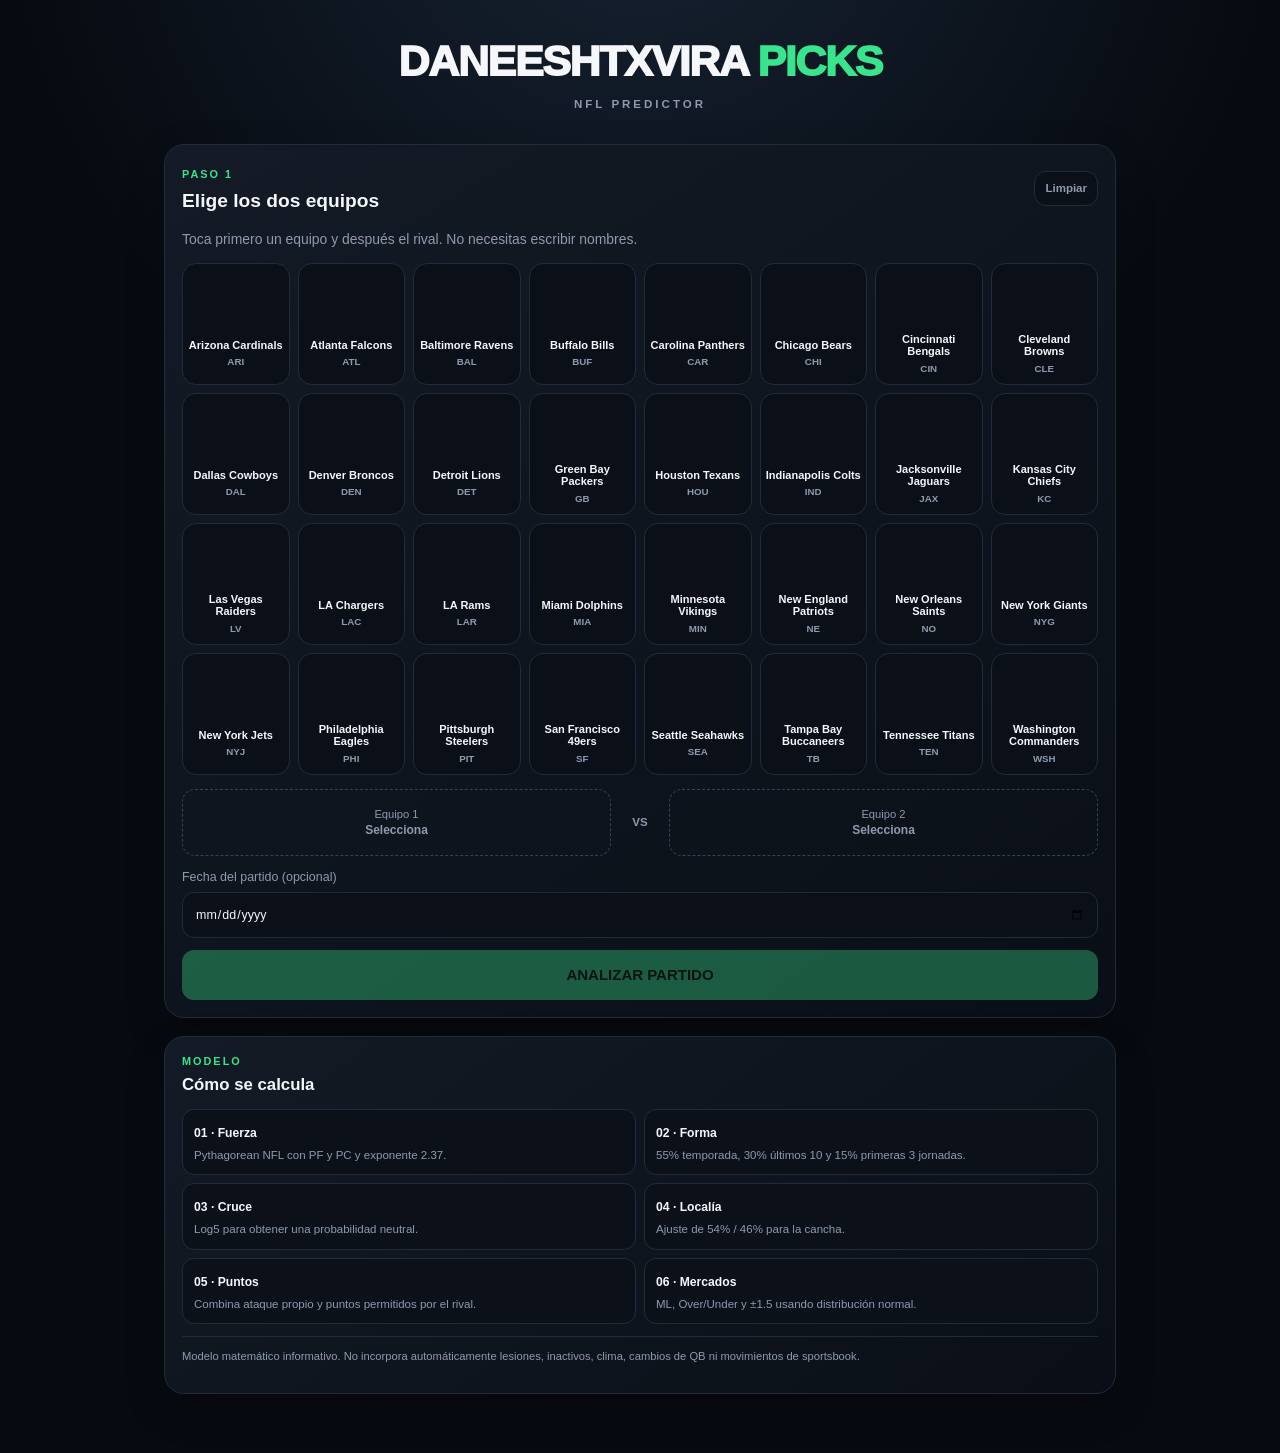
==== commit 20883a1c: "Add files via upload" ====
--- a/index.html
+++ b/index.html
@@ -1,280 +1,54 @@
 <!doctype html>
 <html lang="es">
 <head>
-<meta charset="utf-8">
-<meta name="viewport" content="width=device-width,initial-scale=1,viewport-fit=cover">
-<title>Azteca Vet NFL — Predictor</title>
-<style>
-:root{--bg:#f4f6f8;--card:#fff;--ink:#111827;--muted:#667085;--line:#e5e7eb;--green:#087443;--red:#b42318}
-*{box-sizing:border-box}body{margin:0;background:var(--bg);font-family:-apple-system,BlinkMacSystemFont,"Segoe UI",sans-serif;color:var(--ink)}
-.wrap{max-width:780px;margin:auto;padding:16px 12px 42px}.brand{display:flex;align-items:center;gap:10px;margin:5px 4px 18px}.logo{font-weight:900;font-size:29px}.brand b{font-size:20px;letter-spacing:2px}.brand small{display:block;color:var(--muted);font-size:8px;letter-spacing:1.4px}
-h1{font-size:29px;line-height:1.05;margin:0 0 6px}.sub{color:var(--muted);margin:0 0 18px;line-height:1.4}
-.card{background:var(--card);border:1px solid var(--line);border-radius:18px;padding:17px;margin:12px 0;box-shadow:0 2px 10px #00000008}
-h2{font-size:17px;margin:0 0 13px}.grid{display:grid;grid-template-columns:1fr 1fr;gap:11px}.full{grid-column:1/-1}
-label{font-size:12px;color:var(--muted);font-weight:700;display:block;margin-bottom:5px}
-input{width:100%;border:1px solid #d7dce2;border-radius:11px;padding:12px;font-size:16px;background:#fff}
-button{width:100%;border:0;border-radius:13px;padding:14px;font-size:16px;font-weight:800;background:#111827;color:#fff;margin-top:8px}
-button:disabled{opacity:.55}.hero{font-size:24px;font-weight:900;margin:3px 0}.pill{display:inline-block;border-radius:999px;padding:6px 10px;background:#eef0f3;font-weight:800;font-size:12px;margin:3px 3px 0 0}
-.row{display:flex;justify-content:space-between;gap:12px;border-bottom:1px solid var(--line);padding:10px 0}.row:last-child{border:0}.val{font-weight:800;text-align:right}
-.bar{height:10px;background:#eceff2;border-radius:10px;overflow:hidden;margin-top:6px}.fill{height:100%;background:#111827}
-.note{font-size:12px;color:var(--muted);line-height:1.5}.status{font-size:13px;font-weight:700;margin-top:10px}.error{color:var(--red);font-weight:700;display:none}
-.ok{color:var(--green)}.loading{display:none;margin-top:10px;color:var(--muted);font-size:13px}
-.badge{font-size:11px;padding:5px 8px;border-radius:8px;background:#f0f2f5;color:#475467;font-weight:800}
-.mini{font-size:13px;color:var(--muted)}.result{display:none}
-table{width:100%;border-collapse:collapse;font-size:13px}th,td{text-align:left;padding:9px 5px;border-bottom:1px solid var(--line)}th{color:var(--muted)}
-@media(max-width:480px){.grid{grid-template-columns:1fr 1fr}.wrap{padding-left:10px;padding-right:10px}}
-</style>
+  <meta charset="utf-8">
+  <meta name="viewport" content="width=device-width, initial-scale=1, viewport-fit=cover">
+  <meta name="theme-color" content="#070a10">
+  <title>DANEESHTXVIRA PICKS — NFL</title>
+  <link rel="stylesheet" href="styles.css">
 </head>
 <body>
-<div class="wrap">
-  <div class="brand"><div class="logo">Λ</div><div><b>AZTECA VET</b><small>ANÁLISIS NFL CON DATOS AUTOMÁTICOS</small></div></div>
-  <h1>Predictor NFL automático</h1>
-  <p class="sub">Escribe dos equipos. El programa busca sus datos reales y calcula nivel, cruce, localía, puntos proyectados, total, spread y pick.</p>
+  <main class="app">
+    <header class="hero">
+      <div class="brand">DANEESHTXVIRA <span>PICKS</span></div>
+      <div class="sub">NFL PREDICTOR</div>
+    </header>
 
-  <div class="card">
-    <h2>🏈 Partido</h2>
-    <div class="grid">
-      <div class="full"><label>EQUIPOS</label><input id="matchupInput" placeholder="Chiefs vs Bills"></div>
-      <div class="full"><label>FECHA (opcional)</label><input id="date" type="date"></div>
-    </div>
-    <button id="go" onclick="analyze()">BUSCAR Y CALCULAR</button>
-    <div class="loading" id="loading">Obteniendo datos NFL…</div>
-    <div class="status error" id="err"></div>
-    <div class="status ok" id="ok"></div>
-    <p class="note">La página usa ESPN como fuente principal y un proxy de respaldo para evitar el error “Load failed” en GitHub Pages.</p>
-  </div>
+    <section class="selector card">
+      <div class="section-head">
+        <div><span class="eyebrow">PASO 1</span><h1>Elige los dos equipos</h1></div>
+        <button id="resetBtn" class="ghost small-btn" type="button">Limpiar</button>
+      </div>
+      <p class="hint">Toca primero un equipo y después el rival. No necesitas escribir nombres.</p>
+      <div id="teams" class="teams-grid" aria-label="Equipos NFL"></div>
+      <div class="selected-wrap">
+        <div class="selected-slot" id="slot1"><span>Equipo 1</span><b>Selecciona</b></div>
+        <div class="vs">VS</div>
+        <div class="selected-slot" id="slot2"><span>Equipo 2</span><b>Selecciona</b></div>
+      </div>
+      <label class="date-label">Fecha del partido (opcional)
+        <input id="fecha" type="date">
+      </label>
+      <button id="analizar" class="primary" type="button" disabled>ANALIZAR PARTIDO</button>
+    </section>
 
-  <div class="card result" id="gameCard"><h2>Juego</h2>
-    <div class="hero" id="matchup"></div>
-    <div class="row"><span>Fecha</span><span class="val" id="gameDate"></span></div>
-    <div class="row"><span>Local</span><span class="val" id="home"></span></div>
-    <div class="row"><span>Visitante</span><span class="val" id="away"></span></div>
-  </div>
+    <div id="estado" role="status" aria-live="polite"></div>
+    <div id="resultado"></div>
 
-  <div class="card result" id="statsCard"><h2>1. Nivel real de cada equipo</h2>
-    <table><thead><tr><th></th><th>Temporada</th><th>Últ. 10</th><th>Primeras 3</th></tr></thead>
-    <tbody><tr><td id="hn"></td><td id="hs"></td><td id="h10"></td><td id="h3"></td></tr>
-    <tr><td id="an"></td><td id="as"></td><td id="a10"></td><td id="a3"></td></tr></tbody></table>
-    <p class="mini" id="records"></p>
-  </div>
-
-  <div class="card result" id="modelCard"><h2>2. Cruce de los dos equipos</h2>
-    <div class="row"><span>Pythagorean — local</span><span class="val" id="ph"></span></div>
-    <div class="row"><span>Pythagorean — visitante</span><span class="val" id="pa"></span></div>
-    <div class="row"><span>Probabilidad neutral — local</span><span class="val" id="pn"></span></div>
-    <div class="row"><span>Probabilidad neutral — visitante</span><span class="val" id="pna"></span></div>
-  </div>
-
-  <div class="card result" id="homeCard"><h2>3. Ventaja de local</h2>
-    <div class="row"><span>Local después de localía</span><span class="val" id="pf"></span></div>
-    <div class="row"><span>Visitante después de localía</span><span class="val" id="pfa"></span></div>
-  </div>
-
-  <div class="card result" id="runsCard"><h2>4. Puntos proyectados y total</h2>
-    <div class="hero" id="proj"></div>
-    <div class="row"><span>Puntos locales proyectados</span><span class="val" id="hpts"></span></div>
-    <div class="row"><span>Puntos visitantes proyectados</span><span class="val" id="apts"></span></div>
-    <div class="row"><span>Total proyectado</span><span class="val" id="total"></span></div>
-    <div class="row"><span>Línea de referencia</span><span class="val" id="line"></span></div>
-  </div>
-
-  <div class="card result" id="ouCard"><h2>Over / Under</h2>
-    <div class="row"><span>Over  — referencia del modelo</span><span class="val" id="over"></span></div>
-    <div class="row"><span>Under — referencia del modelo</span><span class="val" id="under"></span></div>
-    <p class="note">Para que O/U sea realmente de mercado, después podemos añadir la línea real de sportsbook. Aquí se usa la línea proyectada del propio modelo.</p>
-  </div>
-
-  <div class="card result" id="spreadCard"><h2>5. Línea de puntos</h2>
-    <div class="row"><span id="favline"></span><span class="val" id="favprob"></span></div>
-    <div class="row"><span id="dogline"></span><span class="val" id="dogprob"></span></div>
-  </div>
-
-  <div class="card result" id="pickCard"><h2>🎯 Pick del modelo</h2>
-    <div class="hero" id="winner"></div>
-    <div id="pills"></div>
-  </div>
-
-  <div class="card result" id="allCard"><h2>Probabilidades</h2>
-    <div class="row"><span id="ml1"></span><span class="val" id="ml1p"></span></div>
-    <div class="row"><span id="ml2"></span><span class="val" id="ml2p"></span></div>
-    <div class="row"><span>Over</span><span class="val" id="op"></span></div>
-    <div class="row"><span>Under</span><span class="val" id="up"></span></div>
-    <div class="row"><span id="sp1"></span><span class="val" id="sp1p"></span></div>
-    <div class="row"><span id="sp2"></span><span class="val" id="sp2p"></span></div>
-  </div>
-
-  <div class="card result"><h2>🤖 Así funciona nuestro modelo</h2>
-    <p class="note">1) Nivel real: puntos anotados y permitidos. 2) Pythagorean: estima fuerza relativa. 3) Cruce: combina las probabilidades de ambos. 4) Localía: aplica una ventaja de 54/46 como referencia. 5) Puntos: combina ataque propio y defensa rival con el promedio de la NFL. 6) Spread: estima la probabilidad de cubrir -1.5/+1.5 usando una distribución normal. No sustituye lesiones, QB/inactivos, clima, descanso ni líneas reales.</p>
-  </div>
-</div>
-
-<script>
-const API='https://site.api.espn.com/apis/site/v2/sports/football/nfl';
-const PROXY='https://api.allorigins.win/raw?url=';
-const SEASON=(new Date().getMonth()+1<7)?new Date().getFullYear()-1:new Date().getFullYear();
-const teamAliases={
-'cardinals':'ARI','arizona':'ARI','falcons':'ATL','atlanta':'ATL','ravens':'BAL','baltimore':'BAL',
-'bills':'BUF','buffalo':'BUF','panthers':'CAR','carolina':'CAR','bears':'CHI','chicago':'CHI',
-'bengals':'CIN','cincinnati':'CIN','browns':'CLE','cleveland':'CLE','cowboys':'DAL','dallas':'DAL',
-'broncos':'DEN','denver':'DEN','lions':'DET','detroit':'DET','packers':'GB','green bay':'GB',
-'texans':'HOU','houston':'HOU','colts':'IND','indianapolis':'IND','jaguars':'JAX','jacksonville':'JAX',
-'chiefs':'KC','kansas city':'KC','chargers':'LAC','la chargers':'LAC','rams':'LAR','los angeles rams':'LAR',
-'raiders':'LV','las vegas':'LV','dolphins':'MIA','miami':'MIA','vikings':'MIN','minnesota':'MIN',
-'patriots':'NE','new england':'NE','saints':'NO','new orleans':'NO','giants':'NYG','ny giants':'NYG',
-'jets':'NYJ','ny jets':'NYJ','eagles':'PHI','philadelphia':'PHI','steelers':'PIT','pittsburgh':'PIT',
-'49ers':'SF','niners':'SF','san francisco':'SF','seahawks':'SEA','seattle':'SEA','buccaneers':'TB','tampa':'TB',
-'titans':'TEN','tennessee':'TEN','commanders':'WAS','washington':'WAS'
-};
-let teams=[];
-
-function esc(s){return String(s).replace(/[&<>"']/g,m=>({'&':'&amp;','<':'&lt;','>':'&gt;','"':'&quot;',"'":'&#039;'}[m]));}
-function pct(x){return (x*100).toFixed(1)+'%';}
-function clamp(x,a=.001,b=.999){return Math.max(a,Math.min(b,x));}
-function erf(x){const s=x<0?-1:1,a1=.254829592,a2=-.284496736,a3=1.421413741,a4=-1.453152027,a5=1.061405429,p=.3275911,t=1/(1+p*Math.abs(x));return s*(1-((((a5*t+a4)*t+a3)*t+a2)*t+a1)*t*Math.exp(-x*x));}
-function normCDF(x,mean,sd){return .5*(1+erf((x-mean)/(sd*Math.sqrt(2))));}
-function py(rf,ra){if(rf<=0&&ra<=0)return .5; return Math.pow(rf,2.37)/(Math.pow(rf,2.37)+Math.pow(Math.max(ra,.01),2.37));}
-function log5(a,b){const d=a+b-2*a*b;return d?clamp((a-a*b)/d):.5;}
-function avg(arr){return arr.length?arr.reduce((a,b)=>a+b,0)/arr.length:0;}
-
-async function getJSON(url){
-  try{
-    const r=await fetch(url,{cache:'no-store'});
-    if(!r.ok) throw new Error('HTTP '+r.status);
-    return await r.json();
-  }catch(e){
-    const r=await fetch(PROXY+encodeURIComponent(url),{cache:'no-store'});
-    if(!r.ok) throw new Error('Proxy HTTP '+r.status);
-    return await r.json();
-  }
-}
-async function loadTeams(){
-  if(teams.length)return teams;
-  const d=await getJSON(API+'/teams?limit=100');
-  const list=(d.sports?.[0]?.leagues?.[0]?.teams||[]).map(x=>x.team).filter(Boolean);
-  teams=list;
-  return list;
-}
-function findTeam(s){
-  const q=s.toLowerCase().trim();
-  const alias=teamAliases[q];
-  if(alias)return teams.find(t=>t.abbreviation===alias||t.slug===q);
-  return teams.find(t=>[t.displayName,t.name,t.abbreviation,t.shortDisplayName,t.location].filter(Boolean).some(v=>v.toLowerCase()===q))
-    || teams.find(t=>[t.displayName,t.name,t.abbreviation,t.shortDisplayName,t.location].filter(Boolean).some(v=>v.toLowerCase().includes(q)));
-}
-function parseInput(){
-  const raw=document.getElementById('matchupInput').value.trim();
-  const parts=raw.split(/\s+vs\.?\s+|\s+@\s+|\s+-\s+/i);
-  if(parts.length<2)throw new Error('Escribe el partido así: Chiefs vs Bills');
-  return [parts[0].trim(),parts[1].trim()];
-}
-async function scheduleFor(abbr){
-  return getJSON(API+'/teams/'+abbr+'/schedule?season='+SEASON+'&seasontype=2').then(d=>d.events||[]);
-}
-function completedGames(events){
-  return events.filter(e=>{
-    const c=e.competitions?.[0]; if(!c)return false;
-    const status=c.status?.type?.completed===true;
-    return status;
-  }).map(e=>{
-    const c=e.competitions[0], comps=c.competitors||[];
-    const us=comps.find(x=>x.team?.abbreviation);
-    const opp=comps.find(x=>x.team?.abbreviation && x!==us);
-    if(!us||!opp)return null;
-    const pf=Number(us.score), pa=Number(opp.score);
-    return {date:new Date(e.date),pf,pa,win:us.winner===true,home:us.homeAway==='home',oppa:opp.team.abbreviation};
-  }).filter(Boolean).sort((a,b)=>a.date-b.date);
-}
-function stats(games){
-  const first=games.slice(0,3), last=games.slice(-10);
-  const calc=a=>({pf:avg(a.map(g=>g.pf)),pa:avg(a.map(g=>g.pa)),n:a.length,w:a.filter(g=>g.win).length});
-  return {season:calc(games),first3:calc(first),last10:calc(last)};
-}
-function weighted(s){
-  const usable=s.season.n?(.55*s.season.pf+.30*s.last10.pf+.15*s.first3.pf):s.last10.pf;
-  const allowed=s.season.n?(.55*s.season.pa+.30*s.last10.pa+.15*s.first3.pa):s.last10.pa;
-  return {pf:usable,pa:allowed};
-}
-async function findGame(a,b,date){
-  const [ea,eb]=await Promise.all([scheduleFor(a.abbreviation),scheduleFor(b.abbreviation)]);
-  const events=ea.filter(e=>e.competitions?.[0]?.competitors?.some(c=>c.team?.abbreviation===b.abbreviation));
-  const dval=document.getElementById('date').value;
-  let e=events.find(x=>dval && x.date.slice(0,10)===dval) || events.find(x=>!dval && new Date(x.date)>=new Date());
-  if(!e)e=events.find(x=>!dval);
-  return e||null;
-}
-function show(id){document.getElementById(id).style.display='block';}
-function hideResults(){document.querySelectorAll('.result').forEach(x=>x.style.display='none');}
-function setErr(msg){const e=document.getElementById('err');e.textContent=msg;e.style.display='block';document.getElementById('ok').textContent='';}
-function clearMsg(){document.getElementById('err').style.display='none';document.getElementById('ok').textContent='';}
-async function analyze(){
-  const btn=document.getElementById('go'),load=document.getElementById('loading');
-  hideResults();clearMsg();btn.disabled=true;load.style.display='block';
-  try{
-    await loadTeams();
-    const [x,y]=parseInput(), a=findTeam(x), b=findTeam(y);
-    if(!a||!b)throw new Error('No encontré uno de los equipos. Usa nombres como Chiefs vs Bills o sus abreviaturas.');
-    const ev=await findGame(a,b);
-    let home=a,away=b;
-    if(ev){
-      const comps=ev.competitions[0].competitors;
-      const hc=comps.find(c=>c.homeAway==='home'), ac=comps.find(c=>c.homeAway==='away');
-      home=teams.find(t=>t.abbreviation===hc.team.abbreviation)||a;
-      away=teams.find(t=>t.abbreviation===ac.team.abbreviation)||b;
-    }
-    const [egH,egA]=await Promise.all([scheduleFor(home.abbreviation),scheduleFor(away.abbreviation)]);
-    const hg=completedGames(egH), ag=completedGames(egA);
-    if(hg.length<3||ag.length<3)throw new Error('Todavía no hay suficientes partidos completados para calcular el modelo.');
-    const hs=stats(hg), as=stats(ag), hw=weighted(hs), aw=weighted(as);
-    const lg=(hw.pf+hw.pa+aw.pf+aw.pa)/4;
-    const ph=py(hw.pf,hw.pa), pa=py(aw.pf,aw.pa);
-    const neutral=log5(ph,pa);
-    const homeP=clamp(neutral*(.54/.46)); const awayP=1-homeP;
-    const hproj=clamp((hw.pf+aw.pa)/2,.1,55), aproj=clamp((aw.pf+hw.pa)/2,.1,55);
-    const total=hproj+aproj, line=Math.round(total*2)/2;
-    const over=1-normCDF(line,total,13.5), under=1-over;
-    const favHome=homeP>=.5, fav=favHome?home:away, dog=favHome?away:home;
-    const diff=Math.abs(hproj-aproj);
-    const favCover=1-normCDF(1.5,diff,13.5);
-    const dogCover=1-favCover;
-    const opts=[
-      {n:home.displayName+' ML',p:homeP},{n:away.displayName+' ML',p:awayP},
-      {n:'Over '+line,p:over},{n:'Under '+line,p:under},
-      {n:fav.displayName+' -1.5',p:favCover},{n:dog.displayName+' +1.5',p:dogCover}
-    ].sort((u,v)=>v.p-u.p);
-    document.getElementById('matchup').textContent=home.displayName+' vs '+away.displayName;
-    document.getElementById('gameDate').textContent=ev?new Date(ev.date).toLocaleString('es-MX',{dateStyle:'medium',timeStyle:'short'}):'Próximo juego / localía inferida';
-    document.getElementById('home').textContent=home.displayName;
-    document.getElementById('away').textContent=away.displayName;
-    document.getElementById('hn').textContent=home.displayName;document.getElementById('an').textContent=away.displayName;
-    document.getElementById('hs').textContent=hs.season.pf.toFixed(1)+' / '+hs.season.pa.toFixed(1);
-    document.getElementById('as').textContent=as.season.pf.toFixed(1)+' / '+as.season.pa.toFixed(1);
-    document.getElementById('h10').textContent=hs.last10.pf.toFixed(1)+' / '+hs.last10.pa.toFixed(1);
-    document.getElementById('a10').textContent=as.last10.pf.toFixed(1)+' / '+as.last10.pa.toFixed(1);
-    document.getElementById('h3').textContent=hs.first3.pf.toFixed(1)+' / '+hs.first3.pa.toFixed(1);
-    document.getElementById('a3').textContent=as.first3.pf.toFixed(1)+' / '+as.first3.pa.toFixed(1);
-    document.getElementById('records').textContent='Temporada: '+home.displayName+' '+hs.season.w+'-'+(hs.season.n-hs.season.w)+' | '+away.displayName+' '+as.season.w+'-'+(as.season.n-as.season.w)+' · Promedio NFL calculado: '+lg.toFixed(1)+' pts/equipo';
-    document.getElementById('ph').textContent=pct(ph);document.getElementById('pa').textContent=pct(pa);
-    document.getElementById('pn').textContent=pct(neutral);document.getElementById('pna').textContent=pct(1-neutral);
-    document.getElementById('pf').textContent=pct(homeP);document.getElementById('pfa').textContent=pct(awayP);
-    document.getElementById('proj').textContent=home.displayName+' '+hproj.toFixed(1)+' — '+aproj.toFixed(1)+' '+away.displayName;
-    document.getElementById('hpts').textContent=hproj.toFixed(1);document.getElementById('apts').textContent=aproj.toFixed(1);
-    document.getElementById('total').textContent=total.toFixed(1);document.getElementById('line').textContent=line.toFixed(1);
-    document.getElementById('over').textContent=pct(over);document.getElementById('under').textContent=pct(under);
-    document.getElementById('favline').textContent=fav.displayName+' -1.5';document.getElementById('favprob').textContent=pct(favCover);
-    document.getElementById('dogline').textContent=dog.displayName+' +1.5';document.getElementById('dogprob').textContent=pct(dogCover);
-    document.getElementById('winner').textContent=opts[0].n;
-    document.getElementById('pills').innerHTML=opts.slice(0,3).map(o=>'<span class="pill">'+esc(o.n)+' · '+pct(o.p)+'</span>').join('');
-    document.getElementById('ml1').textContent=home.displayName+' ML';document.getElementById('ml1p').textContent=pct(homeP);
-    document.getElementById('ml2').textContent=away.displayName+' ML';document.getElementById('ml2p').textContent=pct(awayP);
-    document.getElementById('op').textContent=pct(over);document.getElementById('up').textContent=pct(under);
-    document.getElementById('sp1').textContent=fav.displayName+' -1.5';document.getElementById('sp1p').textContent=pct(favCover);
-    document.getElementById('sp2').textContent=dog.displayName+' +1.5';document.getElementById('sp2p').textContent=pct(dogCover);
-    ['gameCard','statsCard','modelCard','homeCard','runsCard','ouCard','spreadCard','pickCard','allCard'].forEach(show);
-    document.getElementById('ok').textContent='Datos cargados correctamente.';
-  }catch(e){
-    setErr('Load failed: '+(e.message||'No se pudieron obtener los datos. Intenta otra vez.'));
-  }finally{btn.disabled=false;load.style.display='none';}
-}
-</script>
+    <section class="card methodology">
+      <div class="eyebrow">MODELO</div>
+      <h2>Cómo se calcula</h2>
+      <div class="method-grid">
+        <div><b>01 · Fuerza</b><p>Pythagorean NFL con PF y PC y exponente 2.37.</p></div>
+        <div><b>02 · Forma</b><p>55% temporada, 30% últimos 10 y 15% primeras 3 jornadas.</p></div>
+        <div><b>03 · Cruce</b><p>Log5 para obtener una probabilidad neutral.</p></div>
+        <div><b>04 · Localía</b><p>Ajuste de 54% / 46% para la cancha.</p></div>
+        <div><b>05 · Puntos</b><p>Combina ataque propio y puntos permitidos por el rival.</p></div>
+        <div><b>06 · Mercados</b><p>ML, Over/Under y ±1.5 usando distribución normal.</p></div>
+      </div>
+      <p class="fineprint">Modelo matemático informativo. No incorpora automáticamente lesiones, inactivos, clima, cambios de QB ni movimientos de sportsbook.</p>
+    </section>
+  </main>
+  <script type="module" src="app.js"></script>
 </body>
 </html>
--- a/styles.css
+++ b/styles.css
@@ -0,0 +1,2 @@
+:root{--bg:#070a10;--card:#101620;--card2:#0c1119;--line:#202b3b;--text:#f5f7fb;--muted:#8e9aae;--accent:#39e58c;--accent2:#1ebc70;--danger:#ff7474;--gold:#f4c95d}
+*{box-sizing:border-box}html{scroll-behavior:smooth}body{margin:0;background:radial-gradient(circle at 50% -10%,#162333 0,#070a10 38%);color:var(--text);font:15px/1.45 -apple-system,BlinkMacSystemFont,"Segoe UI",Roboto,Arial,sans-serif}button,input{font:inherit}.app{width:min(980px,100%);margin:auto;padding:18px 14px 45px}.hero{text-align:center;padding:12px 0 18px}.brand{font-size:clamp(1.65rem,7vw,2.7rem);font-weight:950;letter-spacing:-1.5px}.brand span{color:var(--accent)}.sub{color:var(--muted);font-size:.72rem;letter-spacing:3px;font-weight:800;margin-top:3px}.card{background:linear-gradient(145deg,rgba(20,27,38,.98),rgba(10,15,23,.98));border:1px solid var(--line);border-radius:20px;box-shadow:0 15px 40px rgba(0,0,0,.18);padding:17px;margin:14px 0}.section-head{display:flex;justify-content:space-between;align-items:center;gap:10px}.eyebrow{font-size:.68rem;font-weight:900;letter-spacing:2px;color:var(--accent);text-transform:uppercase}.section-head h1,h2{margin:3px 0 0;font-size:1.2rem}h2{font-size:1.05rem}.hint,.muted,.fineprint{color:var(--muted);font-size:.87rem}.teams-grid{display:grid;grid-template-columns:repeat(4,1fr);gap:8px;margin:14px 0}.team-card{min-height:112px;padding:10px 5px 8px;border:1px solid var(--line);border-radius:14px;background:#0b1018;color:var(--text);display:flex;flex-direction:column;align-items:center;justify-content:center;gap:4px;cursor:pointer;transition:.18s transform,.18s border-color,.18s background}.team-card:active{transform:scale(.96)}.team-card:hover{border-color:#3b4c64}.team-card.selected{border-color:var(--accent);background:rgba(57,229,140,.09);box-shadow:0 0 0 1px rgba(57,229,140,.15) inset}.team-card img{width:47px;height:47px;object-fit:contain}.team-card span{font-size:.69rem;text-align:center;font-weight:750;line-height:1.1}.team-card small{font-size:.61rem;color:var(--muted);font-weight:800}.selected-wrap{display:grid;grid-template-columns:1fr 42px 1fr;gap:8px;align-items:center;margin:12px 0}.selected-slot{min-height:67px;border:1px dashed #334258;border-radius:13px;padding:7px;display:flex;flex-direction:column;align-items:center;justify-content:center;color:var(--muted);text-align:center}.selected-slot.filled{border-style:solid;border-color:var(--accent);background:rgba(57,229,140,.05);color:var(--text)}.selected-slot img{width:28px;height:28px;object-fit:contain}.selected-slot span{font-size:.7rem}.selected-slot b{font-size:.75rem}.vs{text-align:center;color:var(--muted);font-weight:900;font-size:.72rem}.date-label{display:grid;gap:6px;color:var(--muted);font-size:.78rem;margin-top:12px}.date-label input{width:100%;background:#0b1018;color:var(--text);border:1px solid var(--line);border-radius:12px;padding:12px}.primary,.ghost{border:0;border-radius:12px;padding:14px 16px;font-weight:900;cursor:pointer}.primary{width:100%;margin-top:12px;background:var(--accent);color:#03130b}.primary:disabled{opacity:.35;cursor:not-allowed}.ghost{background:#0b1018;border:1px solid var(--line);color:var(--muted)}.small-btn{padding:8px 10px;font-size:.72rem}.notice{padding:11px 13px;border:1px solid #6a5518;background:#241d0a;color:#f5d675;border-radius:12px;margin:10px 0;font-size:.82rem}.game-card{padding:14px}.game-date{text-align:center;color:var(--muted);font-size:.75rem;margin-bottom:10px}.matchup{display:grid;grid-template-columns:1fr 45px 1fr;align-items:center;gap:5px}.side{text-align:center;display:flex;flex-direction:column;align-items:center;gap:4px}.side img{width:76px;height:76px;object-fit:contain}.side strong{font-size:.82rem;line-height:1.1}.side b{font-size:2rem;line-height:1;color:var(--accent)}.home-tag,.away-tag{font-size:.57rem;letter-spacing:1px;font-weight:900;color:var(--accent)}.away-tag{color:#8ea1bb}.versus{font-weight:950;color:#56657b;text-align:center}.total-line{display:flex;justify-content:space-between;align-items:center;border-top:1px solid var(--line);margin-top:12px;padding-top:11px;color:var(--muted)}.total-line b{font-size:1.35rem;color:var(--text)}.best{text-align:center;border-color:rgba(57,229,140,.45);background:linear-gradient(150deg,rgba(17,46,32,.95),rgba(12,18,26,.98))}.best-pick{font-size:1.35rem;font-weight:950;margin-top:9px}.best-percent{font-size:2.3rem;font-weight:950;color:var(--accent);line-height:1.1;margin:4px 0}.best p{color:var(--muted);font-size:.75rem;margin:6px 0 0}.table-wrap{margin-top:12px}.table-wrap h3{font-size:.78rem;color:#dbe4ef;margin:0 0 5px}.table-wrap{overflow:auto}table{width:100%;border-collapse:collapse;font-size:.73rem;min-width:460px}th,td{padding:7px 6px;border-bottom:1px solid var(--line);text-align:right;white-space:nowrap}th:first-child,td:first-child{text-align:left}th{color:var(--muted);font-weight:700}.duo{display:grid;grid-template-columns:1fr 1fr;gap:8px;margin-top:12px}.duo span{background:var(--card2);border:1px solid var(--line);padding:11px;border-radius:12px;display:flex;justify-content:space-between}.duo b{color:var(--accent)}.stat-row{display:grid;grid-template-columns:1fr 1fr;gap:8px}.stat-row>div{background:var(--card2);border:1px solid var(--line);border-radius:14px;padding:12px;text-align:center}.stat-row small,.market-grid small{display:block;color:var(--muted);font-size:.68rem}.stat-row strong{display:block;font-size:1.6rem;color:var(--accent)}.stat-row span{font-size:.72rem}.score-grid{display:grid;grid-template-columns:1fr 1fr;gap:8px}.score-grid>div{background:var(--card2);border:1px solid var(--line);border-radius:14px;padding:13px;display:grid;grid-template-columns:34px 1fr auto;align-items:center;gap:8px}.score-grid img{width:32px;height:32px;object-fit:contain}.score-grid span{font-weight:800}.score-grid b{font-size:1.4rem;color:var(--accent)}.total-big{margin-top:8px;background:#0b1018;border-radius:13px;padding:13px;display:flex;justify-content:space-between}.total-big b{font-size:1.4rem}.market-grid{display:grid;grid-template-columns:repeat(3,1fr);gap:8px}.market-grid>div{background:var(--card2);border:1px solid var(--line);border-radius:13px;padding:12px;text-align:center}.market-grid strong{font-size:1.3rem}.spread-box{display:grid;grid-template-columns:1fr auto;gap:8px;align-items:center;margin-top:9px;background:var(--card2);border:1px solid var(--line);padding:12px;border-radius:13px}.spread-box span{grid-column:1/-1;color:var(--muted);font-size:.72rem}.spread-box strong{color:var(--accent)}.bars{display:grid;gap:7px}.bar{position:relative;overflow:hidden;background:#0b1018;border:1px solid var(--line);border-radius:12px;padding:10px 11px;display:flex;justify-content:space-between;align-items:center;z-index:0}.bar i{position:absolute;inset:0 auto 0 0;background:#1d3b30;opacity:.75;z-index:-1}.bar.winner{border-color:var(--accent)}.bar.winner i{background:#11643f}.bar em{font-style:normal;font-size:.58rem;color:#03130b;background:var(--accent);padding:2px 5px;border-radius:5px;margin-left:5px;font-weight:950}.methodology{margin-top:18px}.method-grid{display:grid;grid-template-columns:repeat(2,1fr);gap:8px;margin-top:12px}.method-grid>div{background:var(--card2);border:1px solid var(--line);padding:11px;border-radius:12px}.method-grid b{font-size:.76rem}.method-grid p{color:var(--muted);font-size:.72rem;margin:4px 0 0}.fineprint{border-top:1px solid var(--line);padding-top:11px;margin-top:12px;font-size:.7rem}.error{background:#35151a;border:1px solid #76232c;color:#ffb5b5;padding:11px;border-radius:12px;text-align:center;margin:10px 0}@media(min-width:700px){.teams-grid{grid-template-columns:repeat(8,1fr)}.team-card{min-height:122px}.team-card img{width:55px;height:55px}}@media(max-width:430px){.teams-grid{grid-template-columns:repeat(4,1fr);gap:6px}.team-card{min-height:104px;padding:7px 2px}.team-card img{width:42px;height:42px}.team-card span{font-size:.61rem}.side img{width:64px;height:64px}.side strong{font-size:.72rem}.side b{font-size:1.75rem}.method-grid{grid-template-columns:1fr}.market-grid{grid-template-columns:1fr 1fr}.market-grid>div:first-child{grid-column:1/-1}}
